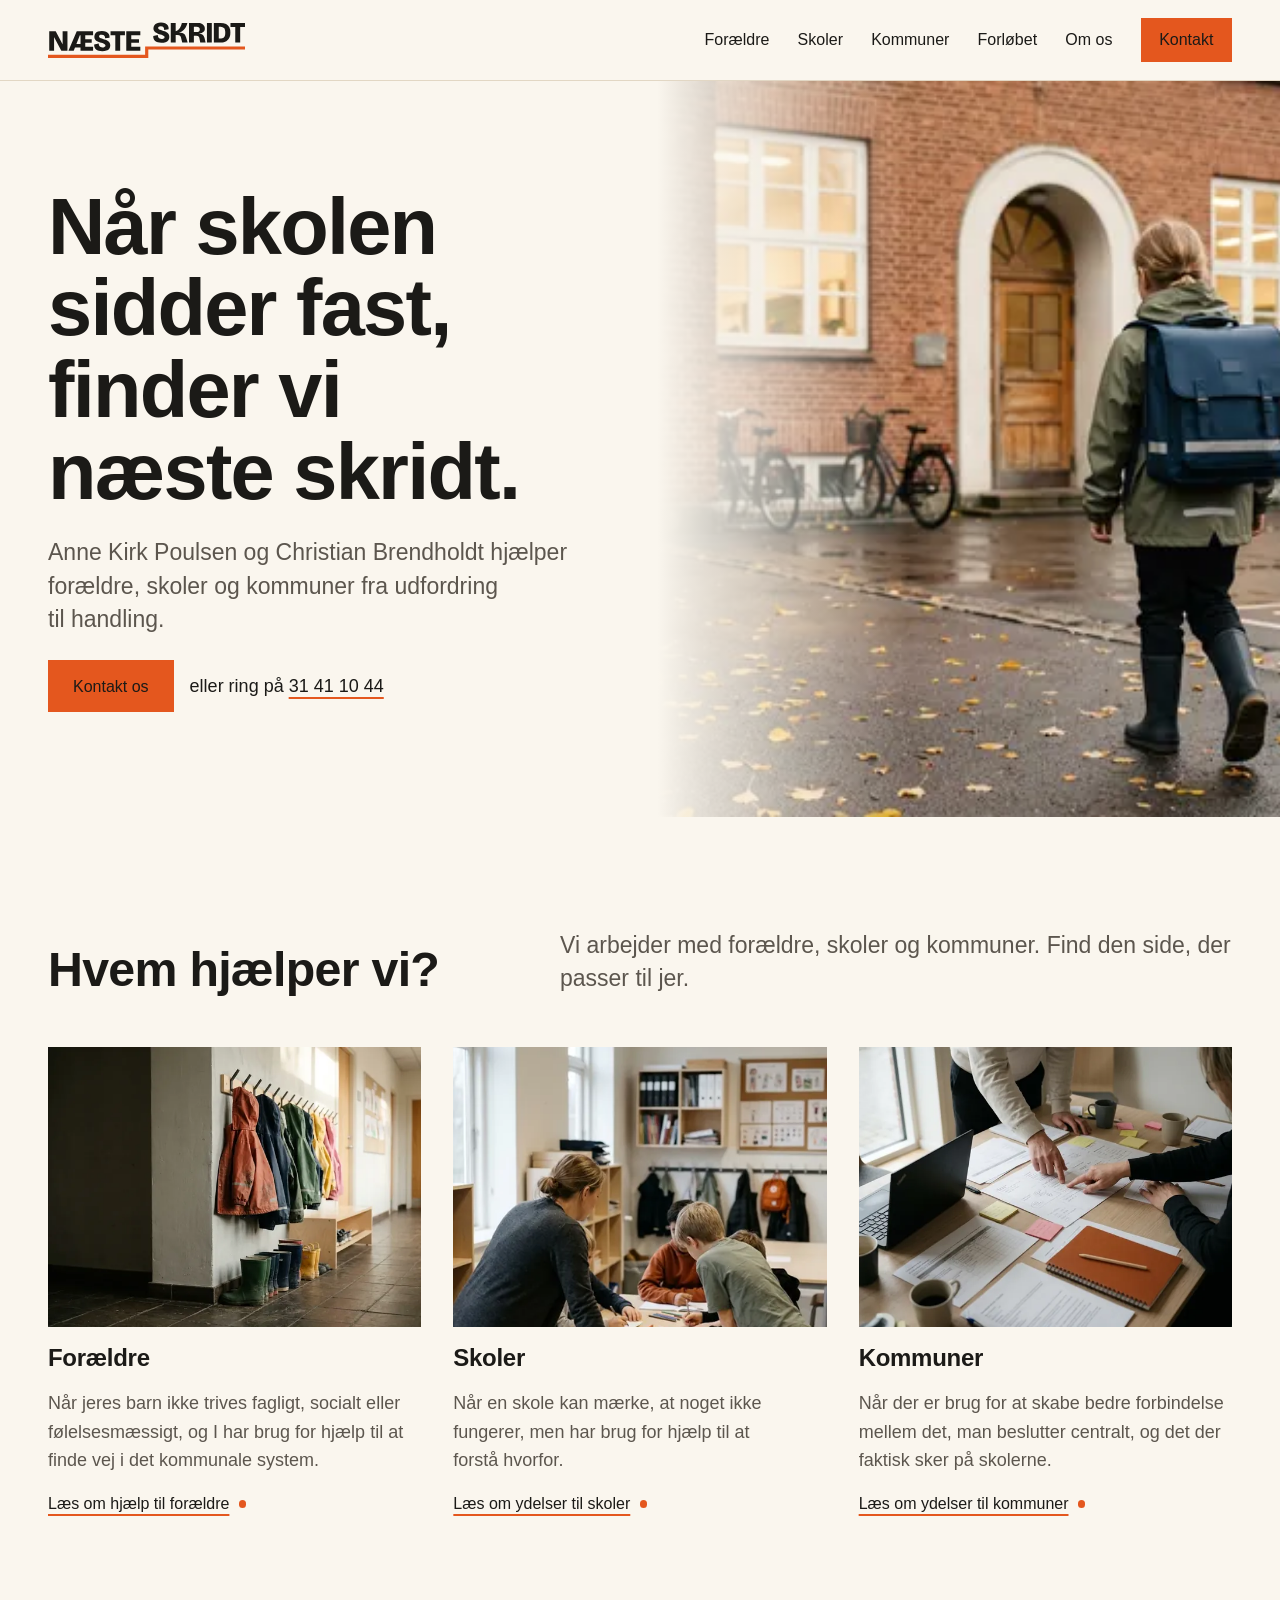
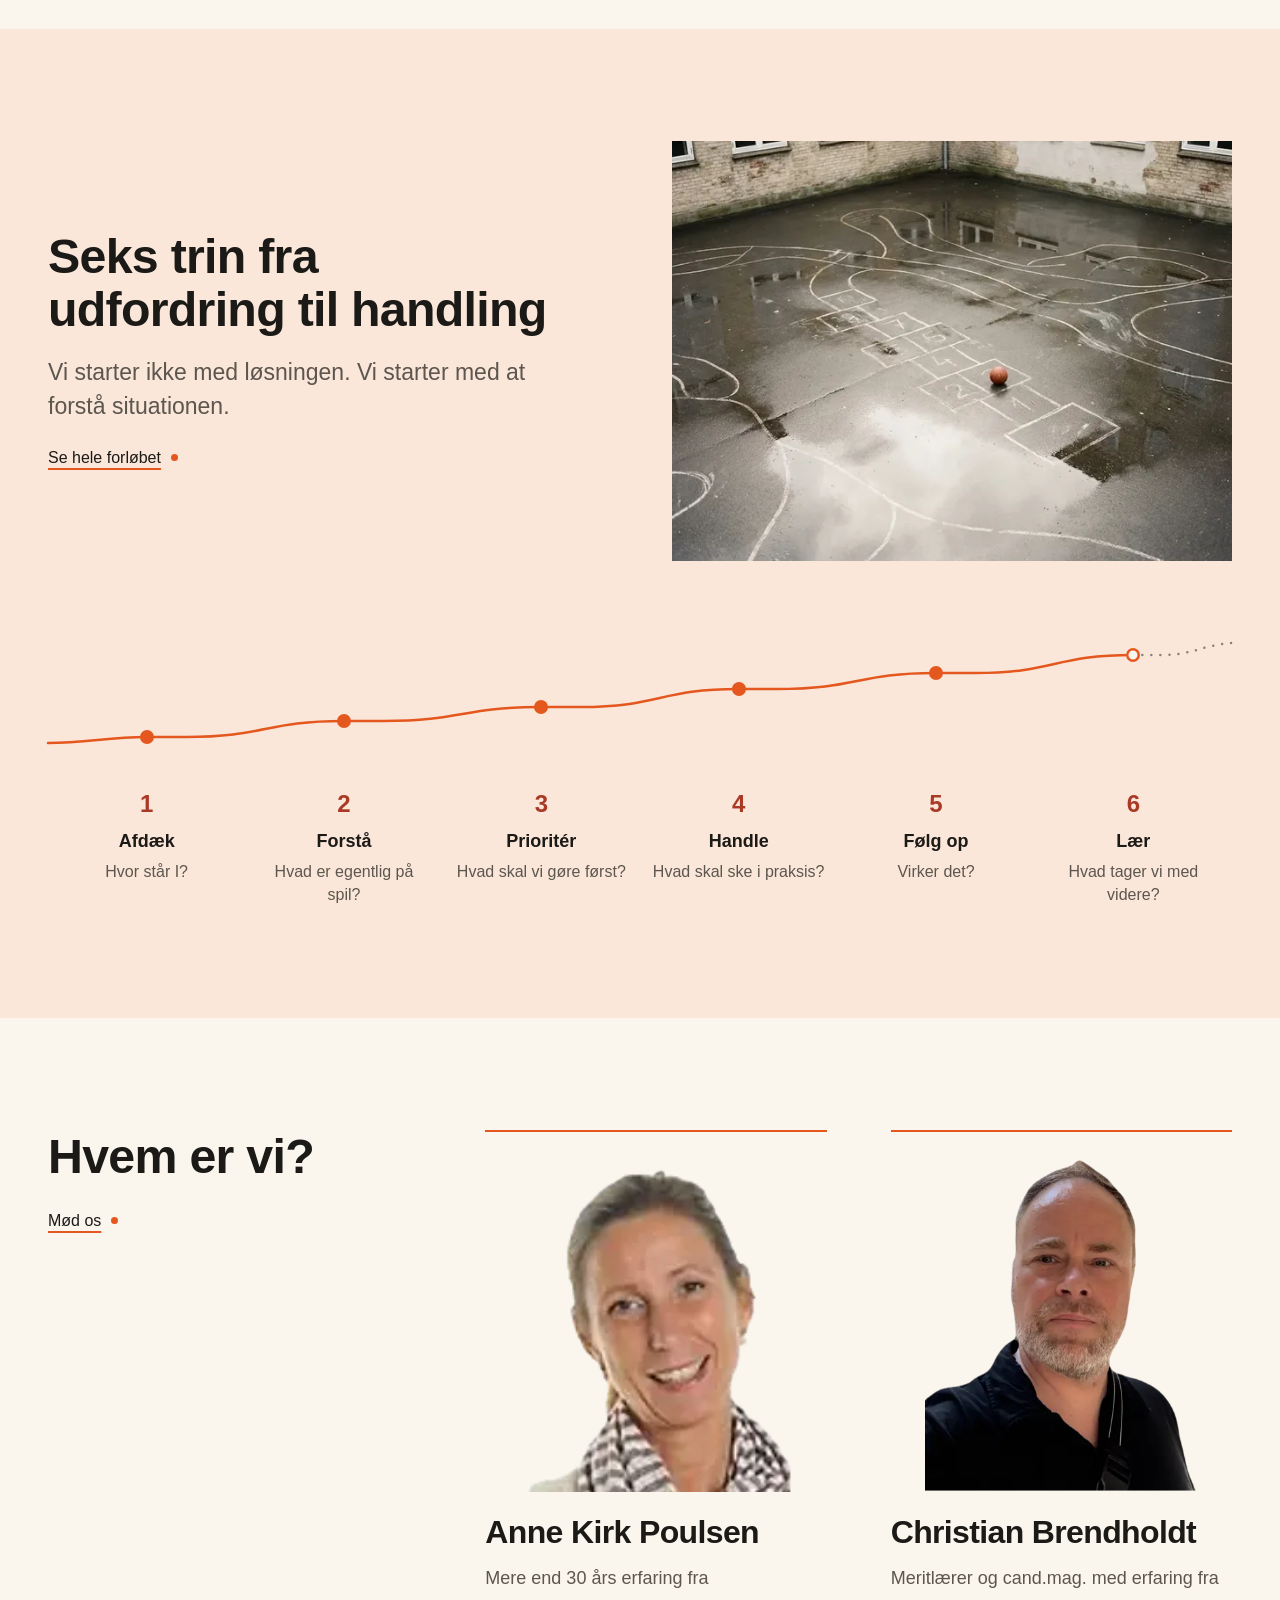
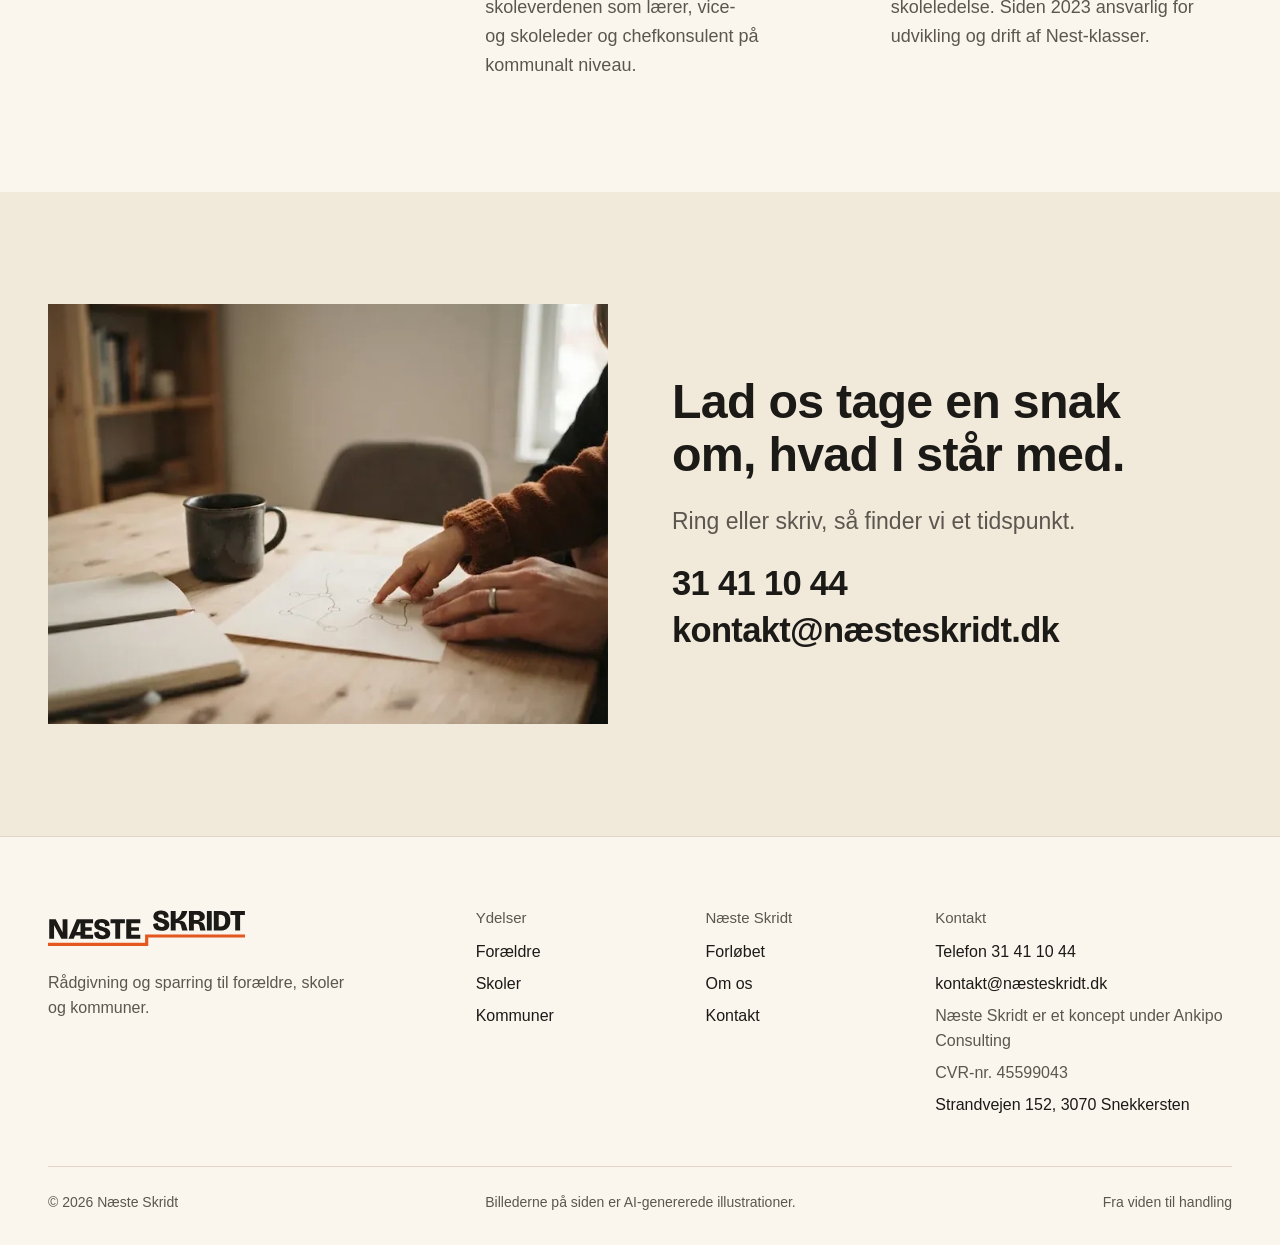
==== index.html @ 7ab8e754 "Initial commit via Netlify [skip ci]" ====
<!doctype html>
<html lang="da">
<head>
<meta charset="utf-8">
<meta name="viewport" content="width=device-width, initial-scale=1, viewport-fit=cover">
<title>Næste Skridt – rådgivning til forældre, skoler og kommuner</title>
<meta name="description" content="Anne Kirk Poulsen og Christian Brendholdt hjælper forældre, skoler og kommuner fra udfordring til handling. Ring på 31 41 10 44.">
<link rel="canonical" href="https://xn--nsteskridt-d6a.dk/">
<meta property="og:type" content="website">
<meta property="og:locale" content="da_DK">
<meta property="og:site_name" content="Næste Skridt">
<meta property="og:title" content="Næste Skridt – rådgivning til forældre, skoler og kommuner">
<meta property="og:description" content="Anne Kirk Poulsen og Christian Brendholdt hjælper forældre, skoler og kommuner fra udfordring til handling. Ring på 31 41 10 44.">
<meta property="og:url" content="https://xn--nsteskridt-d6a.dk/">
<meta property="og:image" content="https://xn--nsteskridt-d6a.dk/assets/img/og-image.jpg">
<meta property="og:image:width" content="1200">
<meta property="og:image:height" content="630">
<meta property="og:image:alt" content="Næste Skridts logo og teksten Rådgivning til forældre, skoler og kommuner">
<meta name="twitter:card" content="summary_large_image">
<meta name="theme-color" content="#FAF6EE">
<link rel="icon" href="favicon.ico" sizes="any">
<link rel="icon" href="favicon.svg" type="image/svg+xml">
<link rel="apple-touch-icon" href="apple-touch-icon.png">
<link rel="stylesheet" href="assets/css/style.css">
<script>document.documentElement.classList.add('js')</script>
<script type="application/ld+json">
{
  "@context": "https://schema.org",
  "@type": "Organization",
  "name": "Næste Skridt",
  "url": "https://xn--nsteskridt-d6a.dk/",
  "email": "kontakt@xn--nsteskridt-d6a.dk",
  "telephone": "+45 31 41 10 44",
  "parentOrganization": { "@type": "Organization", "name": "Ankipo Consulting" }
}
</script>
</head>
<body>
<a class="skip" href="#indhold">Spring til indhold</a>
<header class="site-header">
  <div class="wrap site-header__inner">
    <a class="logo" href="index.html" aria-label="Næste Skridt – til forsiden"><svg class="logo__mark" viewBox="0 0 2228 407" aria-hidden="true" focusable="false"><path fill="currentColor" d="M14 326L14 105L87.2 105L164.5 252.9L165.3 252.9L165.3 105L220 105L220 326L150.8 326L69.5 173.5L68.8 173.5L68.8 326ZM231 326L325 105L404 105L367.9 148.4L360.2 148.4L290.8 326ZM273.6 287.1L273.6 250L381.5 250L381.5 287.1ZM367.6 326L367.6 105L421.2 105L421.2 326ZM406.8 326L406.8 281.2L510 281.2L510 326ZM406.8 234.7L406.8 194.4L494.4 194.4L494.4 234.7ZM406.8 149.8L406.8 105L509.7 105L509.7 149.8ZM614 330.6Q590.3 330.6 572.6 325.2Q554.9 319.8 543.3 309.7Q531.6 299.6 526.3 285.2Q521 270.9 522.1 253.3L573.5 242.8Q573.9 257.9 579.4 267.7Q584.8 277.4 594.5 282.3Q604.2 287.1 616.5 287.1Q626.2 287.1 633.6 284.6Q641.1 282.2 645.4 277.7Q649.7 273.2 649.7 267.2Q649.7 258.7 643.6 253.1Q637.5 247.6 626.9 243.6Q616.3 239.6 603.1 235.7Q589 231.6 575 226.6Q561.1 221.6 549.6 214.2Q538.1 206.8 531 195.2Q524 183.7 524 166.7Q524 145.7 534.8 130.8Q545.6 116 564.9 108.2Q584.2 100.4 609.2 100.4Q635.7 100.4 656.1 109.3Q676.5 118.2 687.4 135.2Q698.2 152.3 695.8 176.9L645.1 184.8Q645.5 174.9 643.4 167.2Q641.2 159.5 636.5 154.1Q631.8 148.7 624.7 145.8Q617.5 142.9 607.6 142.9Q597.6 142.9 591 145.5Q584.4 148.1 580.9 152.7Q577.5 157.2 577.5 163.2Q577.5 170.3 582.9 175.2Q588.3 180 598.2 183.7Q608.2 187.3 621.6 191.1Q636 195.3 650.4 200.4Q664.8 205.5 677 213.5Q689.2 221.5 696.6 233.8Q704 246.1 704 264.9Q704 286.5 692.6 301.1Q681.3 315.8 661.1 323.2Q640.9 330.6 614 330.6ZM707 150.8L707 105L870 105L870 150.8ZM760.9 326L760.9 105L816.1 105L816.1 326ZM885 326L885 105L941.5 105L941.5 326ZM927 326L927 281.1L1044 281.1L1044 326ZM927 234.7L927 194.4L1028.6 194.4L1028.6 234.7ZM927 149.9L927 105L1044 105L1044 149.9ZM1282 235.6Q1258.3 235.6 1240.6 230.2Q1222.9 224.8 1211.3 214.7Q1199.6 204.6 1194.3 190.2Q1189 175.9 1190.1 158.3L1241.5 147.8Q1241.9 162.9 1247.4 172.7Q1252.8 182.4 1262.5 187.3Q1272.2 192.1 1284.5 192.1Q1294.2 192.1 1301.6 189.6Q1309.1 187.2 1313.4 182.7Q1317.7 178.2 1317.7 172.2Q1317.7 163.7 1311.6 158.1Q1305.5 152.6 1294.9 148.6Q1284.3 144.6 1271.1 140.7Q1257 136.6 1243 131.6Q1229.1 126.6 1217.6 119.2Q1206.1 111.8 1199 100.2Q1192 88.7 1192 71.7Q1192 50.7 1202.8 35.8Q1213.6 21 1232.9 13.2Q1252.2 5.4 1277.2 5.4Q1303.7 5.4 1324.1 14.3Q1344.5 23.2 1355.4 40.2Q1366.2 57.3 1363.8 81.9L1313.1 89.8Q1313.5 79.9 1311.4 72.2Q1309.2 64.5 1304.5 59.1Q1299.8 53.7 1292.7 50.8Q1285.5 47.9 1275.6 47.9Q1265.6 47.9 1259 50.5Q1252.4 53.1 1248.9 57.7Q1245.5 62.2 1245.5 68.2Q1245.5 75.3 1250.9 80.2Q1256.3 85 1266.2 88.7Q1276.2 92.3 1289.6 96.1Q1304 100.3 1318.4 105.4Q1332.8 110.5 1345 118.5Q1357.2 126.5 1364.6 138.8Q1372 151.1 1372 169.9Q1372 191.5 1360.6 206.1Q1349.3 220.8 1329.1 228.2Q1308.9 235.6 1282 235.6ZM1388 231L1388 10L1443.6 10L1443.6 105Q1459.1 99.3 1470.8 89.5Q1482.6 79.6 1490.9 67Q1499.3 54.3 1504.8 39.7Q1510.3 25.1 1513.2 10L1575.6 10Q1571.8 29.1 1564.4 46Q1557 62.9 1545.7 77Q1534.4 91.1 1519.4 102Q1504.3 112.9 1485.2 120L1485.2 122.6Q1505.2 121.2 1518.5 125.1Q1531.9 129.1 1540.3 136.8Q1548.8 144.5 1553.7 154.7Q1558.7 164.8 1561.9 175.6L1579 231L1517.6 231L1505.5 182.6Q1502.6 169.9 1497.2 162.1Q1491.9 154.3 1483.3 150.8Q1474.8 147.4 1461.5 147.4L1443.6 147.4L1443.6 231ZM1594 231L1594 10L1685.1 10Q1699.8 10 1713.1 12.5Q1726.4 15 1737.4 20.1Q1748.3 25.1 1756.4 32.8Q1764.5 40.5 1768.8 51.1Q1773.2 61.6 1773.2 75Q1773.2 85.5 1769.7 94.7Q1766.2 104 1758.6 111.4Q1751.1 118.8 1739.2 123.6Q1727.3 128.5 1710.9 130.5L1710.9 133.3Q1732.5 134.2 1744.3 141.5Q1756 148.8 1761.8 160Q1767.6 171.3 1770.6 184.5L1782 231L1721.1 231L1713.1 188Q1711.1 176.6 1707.1 169.3Q1703 162.1 1695.4 158.5Q1687.8 155 1675.1 155L1649.4 155L1649.4 231ZM1649.4 113.9L1678.9 113.9Q1697.1 113.9 1706.7 106.7Q1716.2 99.5 1716.2 84.6Q1716.2 68.6 1707.4 61Q1698.5 53.3 1680.5 53.3L1649.4 53.3ZM1797 231L1797 10L1852 10L1852 231ZM1875 231L1875 10L1930.8 10L1930.8 231ZM1900.4 231L1900.4 186.2L1957.2 186.2Q1969.8 186.2 1980.5 180.8Q1991.2 175.5 1997.8 161.5Q2004.3 147.5 2004.3 121.1Q2004.3 102 2000.7 89.2Q1997.1 76.4 1990.4 68.9Q1983.6 61.4 1973.9 58.1Q1964.3 54.8 1951.8 54.8L1900.4 54.8L1900.4 10L1949.4 10Q1988.4 10 2013.3 23Q2038.2 36.1 2050.1 60.4Q2062 84.7 2062 118.7Q2062 145.1 2056 164.3Q2050 183.5 2039.5 196.4Q2028.9 209.4 2015.7 217Q2002.6 224.5 1987.9 227.8Q1973.2 231 1959 231ZM2063 55.8L2063 10L2227 10L2227 55.8ZM2117.2 231L2117.2 10L2172.8 10L2172.8 231Z"/><path class="logo__step" d="M0 371H1098V276H2228V312H1134V407H0Z"/></svg></a>
    <button class="menu-btn" type="button" aria-expanded="false" aria-controls="hovedmenu"><span class="menu-btn__bars" aria-hidden="true"></span><span class="menu-btn__label">Menu</span></button>
    <nav class="nav" id="hovedmenu" aria-label="Hovedmenu">
      <ul>
        <li><a href="foraeldre.html">Forældre</a></li><li><a href="skoler.html">Skoler</a></li><li><a href="kommuner.html">Kommuner</a></li><li><a href="forloebet.html">Forløbet</a></li><li><a href="om-os.html">Om os</a></li>
        <li><a class="btn btn--accent" href="kontakt.html">Kontakt</a></li>
      </ul>
      <p class="nav__contact"><a href="tel:+4531411044">31 41 10 44</a><a href="mailto:kontakt@xn--nsteskridt-d6a.dk">kontakt@næsteskridt.dk</a></p>
    </nav>
  </div>
</header>
<main id="indhold">
<section class="hero" aria-labelledby="h-hero">
  <img class="hero__img" src="assets/img/foto/skolevej-1376.webp" srcset="assets/img/foto/skolevej-640.webp 640w, assets/img/foto/skolevej-1024.webp 1024w, assets/img/foto/skolevej-1376.webp 1376w" sizes="(max-width: 56rem) 100vw, 50vw" width="1376" height="768" alt="" fetchpriority="high">
  <div class="wrap hero__content"><div class="hero__text">
    <h1 id="h-hero">Når skolen sidder fast, finder vi næste skridt.</h1>
    <p class="lead">Anne Kirk Poulsen og Christian Brendholdt hjælper forældre, skoler og kommuner fra udfordring til handling.</p>
    <div class="actions"><a class="btn btn--accent" href="kontakt.html">Kontakt os</a><p class="tel-line">eller ring på <a href="tel:+4531411044">31 41 10 44</a></p></div>
  </div></div>
</section>
<section class="section" aria-labelledby="h-hvem">
  <div class="wrap">
    <div class="intro"><h2 id="h-hvem">Hvem hjælper vi?</h2><p class="lead muted">Vi arbejder med forældre, skoler og kommuner. Find den side, der passer til jer.</p></div>
    <ul class="cards">
      <li class="card"><img src="assets/img/foto/knager-gang-1024.webp" srcset="assets/img/foto/knager-gang-640.webp 640w, assets/img/foto/knager-gang-1024.webp 1024w" sizes="(max-width: 56rem) 100vw, 24rem" width="1024" height="765" alt="" loading="lazy" decoding="async"><h3>Forældre</h3><p>Når jeres barn ikke trives fagligt, socialt eller følelsesmæssigt, og I har brug for hjælp til at finde vej i det kommunale system.</p><a class="link" href="foraeldre.html">Læs om hjælp til forældre</a></li>
      <li class="card"><img class="obj-top" src="assets/img/foto/gruppearbejde-825.webp" srcset="assets/img/foto/gruppearbejde-480.webp 480w, assets/img/foto/gruppearbejde-825.webp 825w" sizes="(max-width: 56rem) 100vw, 24rem" width="825" height="1024" alt="" loading="lazy" decoding="async"><h3>Skoler</h3><p>Når en skole kan mærke, at noget ikke fungerer, men har brug for hjælp til at forstå hvorfor.</p><a class="link" href="skoler.html">Læs om ydelser til skoler</a></li>
      <li class="card"><img src="assets/img/foto/planlaegning-1024.webp" srcset="assets/img/foto/planlaegning-640.webp 640w, assets/img/foto/planlaegning-1024.webp 1024w" sizes="(max-width: 56rem) 100vw, 24rem" width="1024" height="765" alt="" loading="lazy" decoding="async"><h3>Kommuner</h3><p>Når der er brug for at skabe bedre forbindelse mellem det, man beslutter centralt, og det der faktisk sker på skolerne.</p><a class="link" href="kommuner.html">Læs om ydelser til kommuner</a></li>
    </ul>
  </div>
</section>
<section class="section section--warm" aria-labelledby="h-trin">
  <div class="wrap">
    <div class="media-text">
      <div class="prose"><h2 id="h-trin">Seks trin fra udfordring til handling</h2><p class="lead muted">Vi starter ikke med løsningen. Vi starter med at forstå situationen.</p><p><a class="link" href="forloebet.html">Se hele forløbet</a></p></div>
      <img src="assets/img/foto/hinkeruder-1024.webp" srcset="assets/img/foto/hinkeruder-640.webp 640w, assets/img/foto/hinkeruder-1024.webp 1024w" sizes="(max-width: 56rem) 100vw, 36rem" width="1024" height="765" alt="" loading="lazy" decoding="async">
    </div>
    <div class="track" aria-hidden="true">
  <svg viewBox="0 0 1200 140" preserveAspectRatio="none" focusable="false">
    <path class="track__path" d="M0 118 C 40 118 60 112 100 112 H 140 C 220 112 220 96 300 96 H 340 C 420 96 420 82 500 82 H 540 C 620 82 620 64 700 64 H 740 C 820 64 820 48 900 48 H 940 C 1020 48 1020 30 1100 30"/>
    <path class="track__next" d="M1100 30 H 1130 C 1160 30 1170 20 1200 18"/>
  </svg>
  <span class="track__dot"></span><span class="track__dot"></span><span class="track__dot"></span><span class="track__dot"></span><span class="track__dot"></span><span class="track__dot track__dot--open"></span>
</div>
<ol class="steps"><li><a href="forloebet.html#afdaek"><span class="steps__num">1</span><span class="steps__name">Afdæk</span><span class="steps__q">Hvor står I?</span></a></li><li><a href="forloebet.html#forstaa"><span class="steps__num">2</span><span class="steps__name">Forstå</span><span class="steps__q">Hvad er egentlig på spil?</span></a></li><li><a href="forloebet.html#prioriter"><span class="steps__num">3</span><span class="steps__name">Prioritér</span><span class="steps__q">Hvad skal vi gøre først?</span></a></li><li><a href="forloebet.html#handle"><span class="steps__num">4</span><span class="steps__name">Handle</span><span class="steps__q">Hvad skal ske i praksis?</span></a></li><li><a href="forloebet.html#foelg-op"><span class="steps__num">5</span><span class="steps__name">Følg op</span><span class="steps__q">Virker det?</span></a></li><li><a href="forloebet.html#laer"><span class="steps__num">6</span><span class="steps__name">Lær</span><span class="steps__q">Hvad tager vi med videre?</span></a></li></ol>

  </div>
</section>
<section class="section" aria-labelledby="h-os">
  <div class="wrap split-head">
    <div class="stack"><h2 id="h-os">Hvem er vi?</h2><a class="link" href="om-os.html#moed-os">Mød os</a></div>
    <ul class="people">
      <li class="person"><img class="person__photo" src="assets/img/foto/anne-kirk-poulsen-156.webp" width="156" height="195" alt="Portræt af Anne Kirk Poulsen" loading="lazy" decoding="async"><h3 class="person__name">Anne Kirk Poulsen</h3><p class="person__fact">Mere end 30 års erfaring fra skoleverdenen som lærer, vice- og skoleleder og chefkonsulent på kommunalt niveau.</p></li>
      <li class="person"><img class="person__photo" src="assets/img/foto/christian-brendholdt-544.webp" srcset="assets/img/foto/christian-brendholdt-400.webp 400w, assets/img/foto/christian-brendholdt-544.webp 544w" sizes="17rem" width="544" height="680" alt="Portræt af Christian Brendholdt" loading="lazy" decoding="async"><h3 class="person__name">Christian Brendholdt</h3><p class="person__fact">Meritlærer og cand.mag. med erfaring fra skoleledelse. Siden 2023 ansvarlig for udvikling og drift af Nest-klasser.</p></li>
    </ul>
  </div>
</section>
<section class="section section--alt" aria-labelledby="h-kontakt">
  <div class="wrap media-text">
    <img src="assets/img/foto/tegning-704.webp" srcset="assets/img/foto/tegning-480.webp 480w, assets/img/foto/tegning-704.webp 704w" sizes="(max-width: 56rem) 100vw, 36rem" width="704" height="572" alt="" loading="lazy" decoding="async">
    <div class="stack"><h2 id="h-kontakt">Lad os tage en snak om, hvad I står med.</h2><p class="lead muted">Ring eller skriv, så finder vi et tidspunkt.</p><p class="contact-lines"><a href="tel:+4531411044">31 41 10 44</a><a href="mailto:kontakt@xn--nsteskridt-d6a.dk">kontakt@næsteskridt.dk</a></p></div>
  </div>
</section>
</main>
<footer class="site-footer">
  <div class="wrap">
    <div class="footer__grid">
      <div class="footer__brand">
        <a class="logo" href="index.html"><img src="assets/img/logo.svg" width="197" height="36" alt="Næste Skridt – til forsiden"></a>
        <p>Rådgivning og sparring til forældre, skoler og kommuner.</p>
      </div>
      <nav aria-labelledby="f-ydelser"><h2 id="f-ydelser">Ydelser</h2><ul><li><a href="foraeldre.html">Forældre</a></li><li><a href="skoler.html">Skoler</a></li><li><a href="kommuner.html">Kommuner</a></li></ul></nav>
      <nav aria-labelledby="f-om"><h2 id="f-om">Næste Skridt</h2><ul><li><a href="forloebet.html">Forløbet</a></li><li><a href="om-os.html">Om os</a></li><li><a href="kontakt.html">Kontakt</a></li></ul></nav>
      <div>
        <h2 id="f-kontakt">Kontakt</h2>
        <address class="footer__contact" aria-labelledby="f-kontakt">
          <a href="tel:+4531411044">Telefon 31 41 10 44</a>
          <a href="mailto:kontakt@xn--nsteskridt-d6a.dk">kontakt@næsteskridt.dk</a>
          <span class="small">Næste Skridt er et koncept under Ankipo Consulting</span>
          <span class="small">CVR-nr. 45599043</span>
          <span>Strandvejen 152, 3070 Snekkersten</span>
        </address>
      </div>
    </div>
    <div class="footer__base">
      <p>© 2026 Næste Skridt</p>
      <p>Billederne på siden er AI-genererede illustrationer.</p>
      <p>Fra viden til handling</p>
    </div>
  </div>
</footer>
<script src="assets/js/site.js" defer></script>
</body>
</html>
---- assets/css/style.css ----
/* =========================================================
   NÆSTE SKRIDT · designsystem v3
   Helt lyst udtryk: creme, fersken og orange.
   Blæk bruges kun til tekst. Skrift: enhedens systemskrift. SF Pro på Apple-enheder.
   SF Pro må ikke selvhostes ifølge Apples licens.
   ========================================================= */
:root {
  --cream: #FAF6EE;            /* sidebaggrund */
  --cream-2: #F1E9DA;          /* skiftende sektioner, bokse */
  --line: #E2D7C4;             /* hårlinjer på creme */
  --warm: #FBE7DA;             /* lys fersken: de seks trin */
  --line-strong: #CDBFA8;      /* tydeligere hårlinje */
  --ink: #1B1A17;              /* kun tekst */
  --muted: #5C564E;            /* sekundær tekst: 6,7:1 på creme, 6,0:1 på creme-2 */
  --accent: #E4571E;           /* orange: linjen, punkter, primærknap, CTA-bånd */
  --accent-hover: #F06A33;     /* hover på orange knap */
  --accent-text: #A93A26;      /* rust: lille accentfarvet tekst på creme (5,9:1) */
  --accent-text-deep: #8A2E1D; /* hover på rust */

  --font: -apple-system, BlinkMacSystemFont, "Segoe UI", Roboto, "Helvetica Neue", Arial, sans-serif;
  --t-display: clamp(2.75rem, 1.6rem + 4.2vw, 5.25rem);
  --t-h1: clamp(2.5rem, 1.7rem + 3vw, 4.25rem);
  --t-h2: clamp(2rem, 1.5rem + 1.9vw, 3.25rem);
  --t-h3: clamp(1.25rem, 1.1rem + .55vw, 1.5rem);
  --t-lead: clamp(1.1875rem, 1.05rem + .55vw, 1.4375rem);
  --t-body: 1.125rem;
  --t-small: 1rem;

  --wrap: 80rem;
  --gutter: clamp(1.25rem, 4vw, 3rem);
  --section: clamp(4.5rem, 3rem + 5vw, 8rem);
  --header-h: 5rem;
  --ease: cubic-bezier(.2, .7, .2, 1);
  color-scheme: light;
  accent-color: var(--accent);
}

/* ---------- Grundlag ---------- */
*, *::before, *::after { box-sizing: border-box; }
html { -webkit-text-size-adjust: 100%; }
@media (prefers-reduced-motion: no-preference) { html { scroll-behavior: smooth; } }
body { margin: 0; background: var(--cream); color: var(--ink); font: 400 var(--t-body)/1.6 var(--font); -webkit-font-smoothing: antialiased; text-rendering: optimizeLegibility; }
h1, h2, h3, h4, p, ul, ol, dl, dd, figure, address { margin: 0; }
ul, ol { padding: 0; }
address { font-style: normal; }
h1, h2, h3 { font-weight: 600; text-wrap: balance; }
h1 { font-size: var(--t-h1); line-height: 1.06; letter-spacing: -.02em; }
h2 { font-size: var(--t-h2); line-height: 1.1; letter-spacing: -.015em; }
h3 { font-size: var(--t-h3); line-height: 1.25; letter-spacing: -.012em; }
p { text-wrap: pretty; }
strong { font-weight: 600; }
img { display: block; max-width: 100%; height: auto; }
a { color: inherit; }
::selection { background: #F7C9AE; color: var(--ink); }
:focus-visible { outline: 2px solid var(--accent-text); outline-offset: 3px; }
.band :focus-visible { outline-color: var(--ink); }
.sr-only { position: absolute; width: 1px; height: 1px; padding: 0; margin: -1px; overflow: hidden; clip: rect(0 0 0 0); white-space: nowrap; border: 0; }
.skip { position: absolute; left: var(--gutter); top: -6rem; z-index: 100; padding: .75rem 1rem; background: var(--accent); color: var(--ink); font-weight: 500; text-decoration: none; }
.skip:focus { top: .75rem; }

.wrap { max-width: var(--wrap); margin-inline: auto; padding-inline: var(--gutter); }
.section { padding-block: var(--section); }
.section--alt { background: var(--cream-2); }
.section--warm { background: var(--warm); }
.section--flush-top { padding-top: 0; }
section[id], li[id] { scroll-margin-top: calc(var(--header-h) + 1.5rem); }
.lead { font-size: var(--t-lead); line-height: 1.45; }
.muted { color: var(--muted); }
.fineprint { font-size: .9375rem; color: var(--muted); }
.prose { display: flex; flex-direction: column; gap: 1.25rem; max-width: 40rem; }
.prose h3 { margin-top: .75rem; }
.stack { display: flex; flex-direction: column; align-items: flex-start; gap: 1.5rem; }
.obj-top { object-position: 50% 35%; } /* portrætformatet billede 9 i et 4:3-kort */

/* ---------- Links og knapper ---------- */
.link { display: inline-flex; align-items: center; gap: .6rem; font-size: var(--t-small); font-weight: 500; text-decoration: underline; text-decoration-color: var(--accent); text-decoration-thickness: 2px; text-underline-offset: .3em; }
.link::after { content: ""; flex: none; width: .45rem; height: .45rem; border-radius: 50%; background: var(--accent); transition: transform .2s var(--ease); }
.link:hover::after { transform: scale(1.4); }
.prose a:not(.link), .tel-line a { text-decoration-color: var(--accent); text-decoration-thickness: 2px; text-underline-offset: .25em; }
.btn { display: inline-flex; align-items: center; justify-content: center; min-height: 3.25rem; padding: .85rem 1.5rem; border: 1px solid var(--accent); background: var(--accent); color: var(--ink); font: 500 var(--t-small)/1.2 var(--font); text-decoration: none; cursor: pointer; transition: background-color .2s ease, color .2s ease, border-color .2s ease; }
.btn:hover { background: var(--accent-hover); border-color: var(--accent-hover); }
.btn--accent { background: var(--accent); border-color: var(--accent); color: var(--ink); }
.btn--accent:hover { background: var(--accent-hover); border-color: var(--accent-hover); }
.btn--ghost { background: transparent; border-color: var(--ink); color: var(--ink); }
.btn--ghost:hover { background: var(--cream-2); border-color: var(--ink); }
.band .btn { background: var(--cream); border-color: var(--cream); }
.band .btn:hover { background: #FFFDF8; border-color: #FFFDF8; }
.band .btn--ghost { background: transparent; border-color: var(--ink); }
.band .btn--ghost:hover { background: var(--cream); border-color: var(--ink); }
.actions { display: flex; flex-wrap: wrap; align-items: center; gap: .75rem 1rem; }

/* ---------- Sidehoved ---------- */
.site-header { position: sticky; top: 0; z-index: 50; background: var(--cream); color: var(--ink); border-bottom: 1px solid var(--line); transition: background-color .25s ease, color .25s ease, border-color .25s ease; }
.site-header__inner { display: flex; align-items: center; justify-content: space-between; gap: 2rem; min-height: var(--header-h); }
.logo { display: inline-flex; color: inherit; }
.logo svg, .logo img { display: block; height: 2.25rem; width: auto; }
.logo__step { fill: var(--accent); }
.nav ul { list-style: none; display: flex; align-items: center; gap: clamp(1.25rem, 2.2vw, 2.25rem); }
.nav a:not(.btn) { display: inline-flex; align-items: center; min-height: 2.75rem; font-size: var(--t-small); font-weight: 500; text-decoration: none; }
.nav a:not(.btn):hover, .nav a:not(.btn)[aria-current="page"] { text-decoration: underline; text-decoration-color: var(--accent); text-decoration-thickness: 2px; text-underline-offset: .45em; }
.nav .btn { min-height: 2.75rem; padding: .6rem 1.1rem; }
.menu-btn { display: none; align-items: center; gap: .6rem; min-height: 2.75rem; padding: 0 1rem; border: 1px solid currentColor; background: none; color: inherit; font: 500 var(--t-small)/1 var(--font); cursor: pointer; }
.menu-btn__bars { position: relative; width: 18px; height: 2px; background: currentColor; }
.menu-btn__bars::before, .menu-btn__bars::after { content: ""; position: absolute; left: 0; width: 100%; height: 2px; background: currentColor; transition: transform .2s var(--ease); }
.menu-btn__bars::before { transform: translateY(-5px); }
.menu-btn__bars::after { transform: translateY(5px); }
.menu-btn[aria-expanded="true"] .menu-btn__bars { background: transparent; }
.menu-btn[aria-expanded="true"] .menu-btn__bars::before { transform: rotate(45deg); }
.menu-btn[aria-expanded="true"] .menu-btn__bars::after { transform: rotate(-45deg); }

@media (max-width: 64rem) {
  .js .menu-btn { display: inline-flex; }
  .js .nav { display: none; }
  .js .menu-open .nav { display: flex; position: fixed; inset: var(--header-h) 0 0 0; z-index: 49; flex-direction: column; justify-content: space-between; gap: 2rem; padding: 2rem var(--gutter) 2.5rem; background: var(--cream); color: var(--ink); overflow-y: auto; }
  .js .menu-open .nav ul { flex-direction: column; align-items: flex-start; gap: .25rem; }
  .js .menu-open .nav a:not(.btn) { font-size: 1.75rem; font-weight: 600; letter-spacing: -.02em; min-height: 3.25rem; }
  .js .menu-open .nav .btn { margin-top: 1.25rem; min-height: 3.25rem; padding: .85rem 1.5rem; }
  .nav__contact { display: flex; flex-direction: column; gap: .35rem; font-size: 1.125rem; }
  .menu-open { overflow: hidden; }
}
@media (max-width: 24rem) { .site-header__inner { gap: .75rem; } .logo svg { height: 1.85rem; } .menu-btn { padding: 0 .7rem; } }
@media (min-width: 64.0625rem) { .nav__contact { display: none; } }
/* Uden JavaScript: menuen brydes under logoet i stedet for at løbe ud over kanten */
@media (max-width: 64rem) {
  html:not(.js) .site-header__inner { flex-wrap: wrap; gap: .5rem 2rem; padding-block: .75rem; }
  html:not(.js) .nav ul { flex-wrap: wrap; gap: 0 1.25rem; }
  html:not(.js) .nav__contact { display: none; }
}

/* ---------- Forsidens hero: lys flade, foto til højre ---------- */
.hero { position: relative; display: flex; align-items: center; min-height: min(calc(92svh - var(--header-h)), 46rem); overflow: hidden; background: var(--cream); color: var(--ink); }
.hero__img { position: absolute; inset: 0 0 0 auto; width: 50%; height: 100%; object-fit: cover; object-position: 72% 50%; }
.hero::after { content: ""; position: absolute; inset: 0 0 0 auto; width: calc(50% + 2px); background: linear-gradient(90deg, var(--cream) 0%, var(--cream) 3%, rgb(250 246 238 / .7) 18%, rgb(250 246 238 / 0) 42%); }
.hero__content { position: relative; z-index: 1; width: 100%; padding-block: clamp(3.5rem, 7vw, 6rem); }
.hero__text { max-width: 35rem; display: flex; flex-direction: column; align-items: flex-start; gap: 1.5rem; }
.hero h1 { font-size: var(--t-display); line-height: 1.03; letter-spacing: -.022em; }
.hero .lead { max-width: 33rem; color: var(--muted); }
.hero .tel-line a { font-weight: 500; }
@media (max-width: 75rem) { .hero__text { max-width: 26rem; } .hero h1 { font-size: var(--t-h1); } }
@media (max-width: 56rem) {
  .hero { display: block; min-height: 0; }
  .hero__img { position: static; width: 100%; height: auto; aspect-ratio: 4 / 3; object-position: 78% 50%; }
  .hero::after { display: none; }
  .hero__content { padding-block: 2.5rem 3.5rem; }
  .hero__text { max-width: none; }
}

/* ---------- Undersidernes hero (tekst + foto) ---------- */
.page-hero { padding-block: clamp(3rem, 2rem + 4vw, 6rem) clamp(3.5rem, 2rem + 5vw, 7rem); }
.page-hero__inner { display: grid; grid-template-columns: minmax(0, 6fr) minmax(0, 6fr); gap: clamp(2rem, 5vw, 5rem); align-items: center; }
.page-hero__text { display: flex; flex-direction: column; align-items: flex-start; gap: 1.5rem; }
.page-hero__text .lead { color: var(--muted); }
.page-hero__img { width: 100%; aspect-ratio: 4 / 3; object-fit: cover; }
@media (max-width: 56rem) {
  .page-hero__inner { grid-template-columns: minmax(0, 1fr); }
  .page-hero__img { order: -1; }
  .page-hero--text-first .page-hero__img { order: 0; }
}

/* ---------- Sektionshoveder og layouts ---------- */
.intro { display: grid; grid-template-columns: minmax(0, 5fr) minmax(0, 7fr); gap: 1.25rem 2rem; align-items: end; margin-bottom: clamp(2.5rem, 4vw, 3.5rem); }
.intro .stack { gap: 1.25rem; }
.split-head { display: grid; grid-template-columns: minmax(0, 4fr) minmax(0, 8fr); gap: 1.5rem clamp(2rem, 5vw, 5rem); align-items: start; }
.body-aside { display: grid; grid-template-columns: minmax(0, 7fr) minmax(0, 4fr); gap: clamp(2rem, 6vw, 6rem); align-items: start; }
.media-text { display: grid; grid-template-columns: minmax(0, 6fr) minmax(0, 6fr); gap: clamp(2rem, 5vw, 5rem); align-items: center; }
.media-text img { width: 100%; aspect-ratio: 4 / 3; object-fit: cover; }
@media (max-width: 56rem) { .intro, .split-head, .body-aside, .media-text { grid-template-columns: minmax(0, 1fr); } }

/* ---------- Kort til de tre målgrupper ---------- */
.cards { list-style: none; display: grid; grid-template-columns: repeat(3, minmax(0, 1fr)); gap: clamp(1.5rem, 2.5vw, 2.5rem); }
.card { position: relative; display: flex; flex-direction: column; gap: 1rem; }
.card img { width: 100%; aspect-ratio: 4 / 3; object-fit: cover; }
.card p { color: var(--muted); }
.card .link { margin-top: auto; align-self: flex-start; }
.cards--text .card { padding-top: 1.25rem; border-top: 2px solid var(--accent); }
@media (max-width: 56rem) { .cards { grid-template-columns: minmax(0, 1fr); gap: 3rem; } }

/* ---------- Boks (fx Målgruppe) ---------- */
.box { display: flex; flex-direction: column; gap: 1rem; padding: clamp(1.5rem, 3vw, 2.25rem); background: var(--cream-2); }
.box h2 { font-size: 1.125rem; line-height: 1.3; letter-spacing: 0; }
.dots { list-style: none; display: flex; flex-direction: column; gap: .6rem; font-size: var(--t-small); }
.dots li { position: relative; padding-left: 1.25rem; }
.dots li::before { content: ""; position: absolute; left: 0; top: .6em; width: .4rem; height: .4rem; border-radius: 50%; background: var(--accent); }

/* ---------- Lister med hårlinjer ---------- */
.rows { list-style: none; border-top: 1px solid var(--line-strong); }
.rows li { padding-block: 1rem; border-bottom: 1px solid var(--line); font-size: 1.0625rem; line-height: 1.45; }
.rows--2col { display: grid; grid-template-columns: repeat(2, minmax(0, 1fr)); column-gap: clamp(1.5rem, 4vw, 3rem); }
.lists { display: grid; grid-template-columns: repeat(2, minmax(0, 1fr)); gap: 3rem clamp(2rem, 5vw, 4rem); }
.lists h2, .lists h3 { margin-bottom: 1rem; font-size: var(--t-h3); line-height: 1.25; letter-spacing: -.012em; }
@media (max-width: 56rem) { .rows--2col, .lists { grid-template-columns: minmax(0, 1fr); } }

/* ---------- Linjen: de seks trin ---------- */
.track { position: relative; height: 140px; margin-top: clamp(3rem, 5vw, 4.5rem); }
.track svg { position: absolute; inset: 0; width: 100%; height: 100%; overflow: visible; }
.track__path { fill: none; stroke: var(--accent); stroke-width: 2.5; stroke-linecap: round; stroke-linejoin: round; vector-effect: non-scaling-stroke; }
.track__next { fill: none; stroke: currentColor; opacity: .5; stroke-width: 2.5; stroke-linecap: round; stroke-dasharray: 0 9; vector-effect: non-scaling-stroke; }
.track__dot { position: absolute; width: 14px; height: 14px; border-radius: 50%; background: var(--accent); transform: translate(-50%, -50%); }
/* Punkternes placering svarer til kurvens knæk i viewBox 0 0 1200 140 (x/1200, y i px) */
.track__dot:nth-of-type(1) { left: 8.333%; top: 112px; }
.track__dot:nth-of-type(2) { left: 25%; top: 96px; }
.track__dot:nth-of-type(3) { left: 41.667%; top: 82px; }
.track__dot:nth-of-type(4) { left: 58.333%; top: 64px; }
.track__dot:nth-of-type(5) { left: 75%; top: 48px; }
.track__dot:nth-of-type(6) { left: 91.667%; top: 30px; }
.track__dot--open { background: var(--cream); box-shadow: inset 0 0 0 2.5px var(--accent); }
.steps { list-style: none; display: grid; grid-template-columns: repeat(6, minmax(0, 1fr)); margin-top: 1.25rem; }
.steps li { padding-inline: .75rem; text-align: center; }
.steps a { display: block; text-decoration: none; }
.steps a:hover .steps__name { text-decoration: underline; text-decoration-color: var(--accent); text-decoration-thickness: 2px; text-underline-offset: .3em; }
.steps__num { display: block; font-size: 1.5rem; font-weight: 600; color: var(--accent-text); font-variant-numeric: lining-nums; }
.steps__name { display: block; margin-top: .25rem; font-size: 1.125rem; font-weight: 600; }
.steps__q { display: block; margin-top: .25rem; font-size: var(--t-small); line-height: 1.45; color: var(--muted); }
@media (max-width: 56rem) {
  .track { display: none; }
  .steps { grid-template-columns: minmax(0, 1fr); gap: 1.25rem; padding-left: 2rem; position: relative; }
  .steps::before { content: ""; position: absolute; left: .4rem; top: .6rem; bottom: 2.6rem; width: 2px; background: var(--accent); }
  .steps li { position: relative; padding: 0; text-align: left; }
  .steps li::before { content: ""; position: absolute; left: -2rem; top: .5rem; width: 14px; height: 14px; border-radius: 50%; background: var(--accent); transform: translateX(-1px); }
  .steps li:last-child::before { background: var(--cream); box-shadow: inset 0 0 0 2.5px var(--accent); }
  .steps__num { display: inline; font-size: var(--t-small); margin-right: .4rem; }
  .steps__name { display: inline; }
}

/* ---------- Punkter på en linje (se, forstå, vælge …) ---------- */
.points { list-style: none; display: grid; grid-auto-flow: column; grid-auto-columns: minmax(0, 1fr); gap: 1rem; width: 100%; max-width: 44rem; padding-top: 1.9rem; }
.points li { position: relative; font-size: 1.125rem; font-weight: 600; }
.points li::before { content: ""; position: absolute; left: 0; top: -1.9rem; width: .9rem; height: .9rem; border-radius: 50%; background: var(--accent); }
.points li:not(:last-child)::after { content: ""; position: absolute; left: 1.2rem; right: -.7rem; top: -1.48rem; height: 2px; background: var(--line); }
.points li:last-child::before { background: var(--cream); box-shadow: inset 0 0 0 2px var(--accent); }
@media (max-width: 40rem) {
  .points { grid-auto-flow: row; grid-auto-columns: auto; gap: 1.1rem; padding-top: 0; padding-left: 2rem; }
  .points li::before { left: -2rem; top: .3em; }
  .points li:not(:last-child)::after { left: -1.6rem; right: auto; top: 1.4em; bottom: -1.1rem; width: 2px; height: auto; }
}

/* ---------- Forløbets trin i detaljer ---------- */
.step-list { list-style: none; margin-top: clamp(3rem, 5vw, 4.5rem); }
.step { display: grid; grid-template-columns: minmax(0, 3fr) minmax(0, 8fr); gap: 1.5rem clamp(2rem, 6vw, 6rem); padding-block: clamp(3rem, 5vw, 4.5rem); border-top: 1px solid var(--line); }
.step__mark { display: flex; flex-direction: column; gap: .35rem; }
.step__num { font-size: clamp(3rem, 2rem + 3vw, 4.5rem); font-weight: 600; line-height: 1; color: var(--accent); letter-spacing: -.03em; }
.step__name { font-size: 1.125rem; font-weight: 600; }
.step__body { display: flex; flex-direction: column; align-items: flex-start; gap: 1.1rem; max-width: 44rem; }
.step__body h3 { font-size: clamp(1.5rem, 1.2rem + 1.2vw, 2.125rem); line-height: 1.15; letter-spacing: -.02em; }
.tags { list-style: none; display: flex; flex-wrap: wrap; gap: .5rem; }
.tags li { padding: .35rem .8rem; border: 1px solid var(--line); background: var(--cream); font-size: .9375rem; }
.result { display: grid; grid-template-columns: auto minmax(0, 1fr); gap: .25rem 1.5rem; align-items: baseline; width: 100%; margin-top: .5rem; padding: 1.25rem 1.5rem; background: var(--cream-2); }
.section--alt .result { background: var(--cream); }
.result__label { font-size: .9375rem; font-weight: 500; color: var(--accent-text); }
.result__text { font-size: 1.125rem; font-weight: 600; line-height: 1.4; }
@media (max-width: 48rem) { .step { grid-template-columns: minmax(0, 1fr); } .step__mark { flex-direction: row; align-items: baseline; gap: 1rem; } .result { grid-template-columns: minmax(0, 1fr); } }

/* ---------- Mennesker ---------- */
.people { list-style: none; display: grid; grid-template-columns: repeat(2, minmax(0, 1fr)); gap: clamp(2rem, 5vw, 5rem); }
.person { display: flex; flex-direction: column; gap: .75rem; padding-top: 1.25rem; border-top: 2px solid var(--accent); }
.person__photo { width: 100%; max-width: 17rem; align-self: center; aspect-ratio: 4 / 5; object-fit: cover; margin-bottom: .5rem; } /* kun til rigtige portrætter (D9) */
.person__placeholder { display: flex; align-items: flex-end; width: 100%; max-width: 17rem; aspect-ratio: 4 / 5; margin-bottom: .5rem; padding: 1rem 1.15rem; background: var(--cream-2); border: 1px dashed var(--line-strong); color: var(--muted); font-size: .9375rem; }
.section--alt .person__placeholder { background: var(--cream); }
.person__name { font-size: clamp(1.5rem, 1.2rem + 1vw, 2rem); letter-spacing: -.02em; }
.person__fact { color: var(--muted); }
.person__bio { display: flex; flex-direction: column; gap: 1rem; }
@media (max-width: 48rem) { .people { grid-template-columns: minmax(0, 1fr); } }

/* ---------- Principper (rækker) ---------- */
.principles { list-style: none; border-top: 1px solid #E9B99E; }
.principles li { display: grid; grid-template-columns: minmax(0, 5fr) minmax(0, 7fr); gap: .5rem clamp(1.5rem, 4vw, 3rem); padding-block: 1.5rem; border-bottom: 1px solid #F1CFBA; }
.principles h3 { font-size: 1.25rem; line-height: 1.3; }
.principles p { color: var(--muted); }
@media (max-width: 48rem) { .principles li { grid-template-columns: minmax(0, 1fr); } }

/* ---------- Kontakt ---------- */
.contact-lines { display: flex; flex-direction: column; gap: .25rem; font-size: clamp(1.5rem, 1.2rem + 1.2vw, 2.25rem); font-weight: 600; letter-spacing: -.02em; line-height: 1.25; }
.contact-lines a { text-decoration: none; }
.contact-lines a:hover { text-decoration: underline; text-decoration-color: var(--accent); text-decoration-thickness: 2px; text-underline-offset: .2em; }
.contact-cards { list-style: none; display: grid; grid-template-columns: repeat(3, minmax(0, 1fr)); gap: .75rem; }
.contact-card { display: flex; flex-direction: column; align-items: flex-start; gap: 1rem; padding: clamp(1.5rem, 3vw, 2.25rem); background: var(--cream); }
.contact-card p { flex: 1; }
@media (max-width: 56rem) { .contact-cards { grid-template-columns: minmax(0, 1fr); } }

/* ---------- CTA-bånd (undersider) ---------- */
.band { background: var(--accent); color: var(--ink); }
.band__inner { display: grid; grid-template-columns: minmax(0, 7fr) minmax(0, 5fr); gap: 2rem 4rem; align-items: end; padding-block: clamp(4rem, 3rem + 4vw, 6.5rem); }
.band p { margin-top: 1rem; max-width: 34rem; }
.band .actions { justify-content: flex-end; }
@media (max-width: 56rem) { .band__inner { grid-template-columns: minmax(0, 1fr); } .band .actions { justify-content: flex-start; } }

/* ---------- Sidefod ---------- */
.site-footer { background: var(--cream); color: var(--ink); border-top: 1px solid var(--line); padding-block: clamp(3.5rem, 3rem + 2vw, 5rem) 2rem; font-size: var(--t-small); }
.footer__grid { display: grid; grid-template-columns: minmax(0, 2fr) repeat(2, minmax(0, 1fr)) minmax(0, 1.5fr); gap: 2.5rem 2rem; }
.footer__brand p { margin-top: 1rem; max-width: 22rem; color: var(--muted); }
.site-footer h2 { margin-bottom: .75rem; font-size: .9375rem; font-weight: 500; letter-spacing: 0; color: var(--muted); }
.site-footer ul { list-style: none; display: flex; flex-direction: column; gap: .4rem; }
.site-footer a { text-decoration: none; }
.site-footer a:hover { text-decoration: underline; text-decoration-color: var(--accent); text-underline-offset: .25em; }
.footer__contact { display: flex; flex-direction: column; gap: .4rem; }
.footer__contact .small { color: var(--muted); }
.footer__base { display: flex; flex-wrap: wrap; justify-content: space-between; gap: .5rem 2rem; margin-top: 3rem; padding-top: 1.5rem; border-top: 1px solid var(--line); color: var(--muted); font-size: .875rem; }
@media (max-width: 56rem) { .footer__grid { grid-template-columns: minmax(0, 1fr) minmax(0, 1fr); } .footer__brand { grid-column: 1 / -1; } }
@media (max-width: 34rem) { .footer__grid { grid-template-columns: minmax(0, 1fr); } }

@media (prefers-reduced-motion: reduce) { *, *::before, *::after { transition-duration: .01ms !important; } }
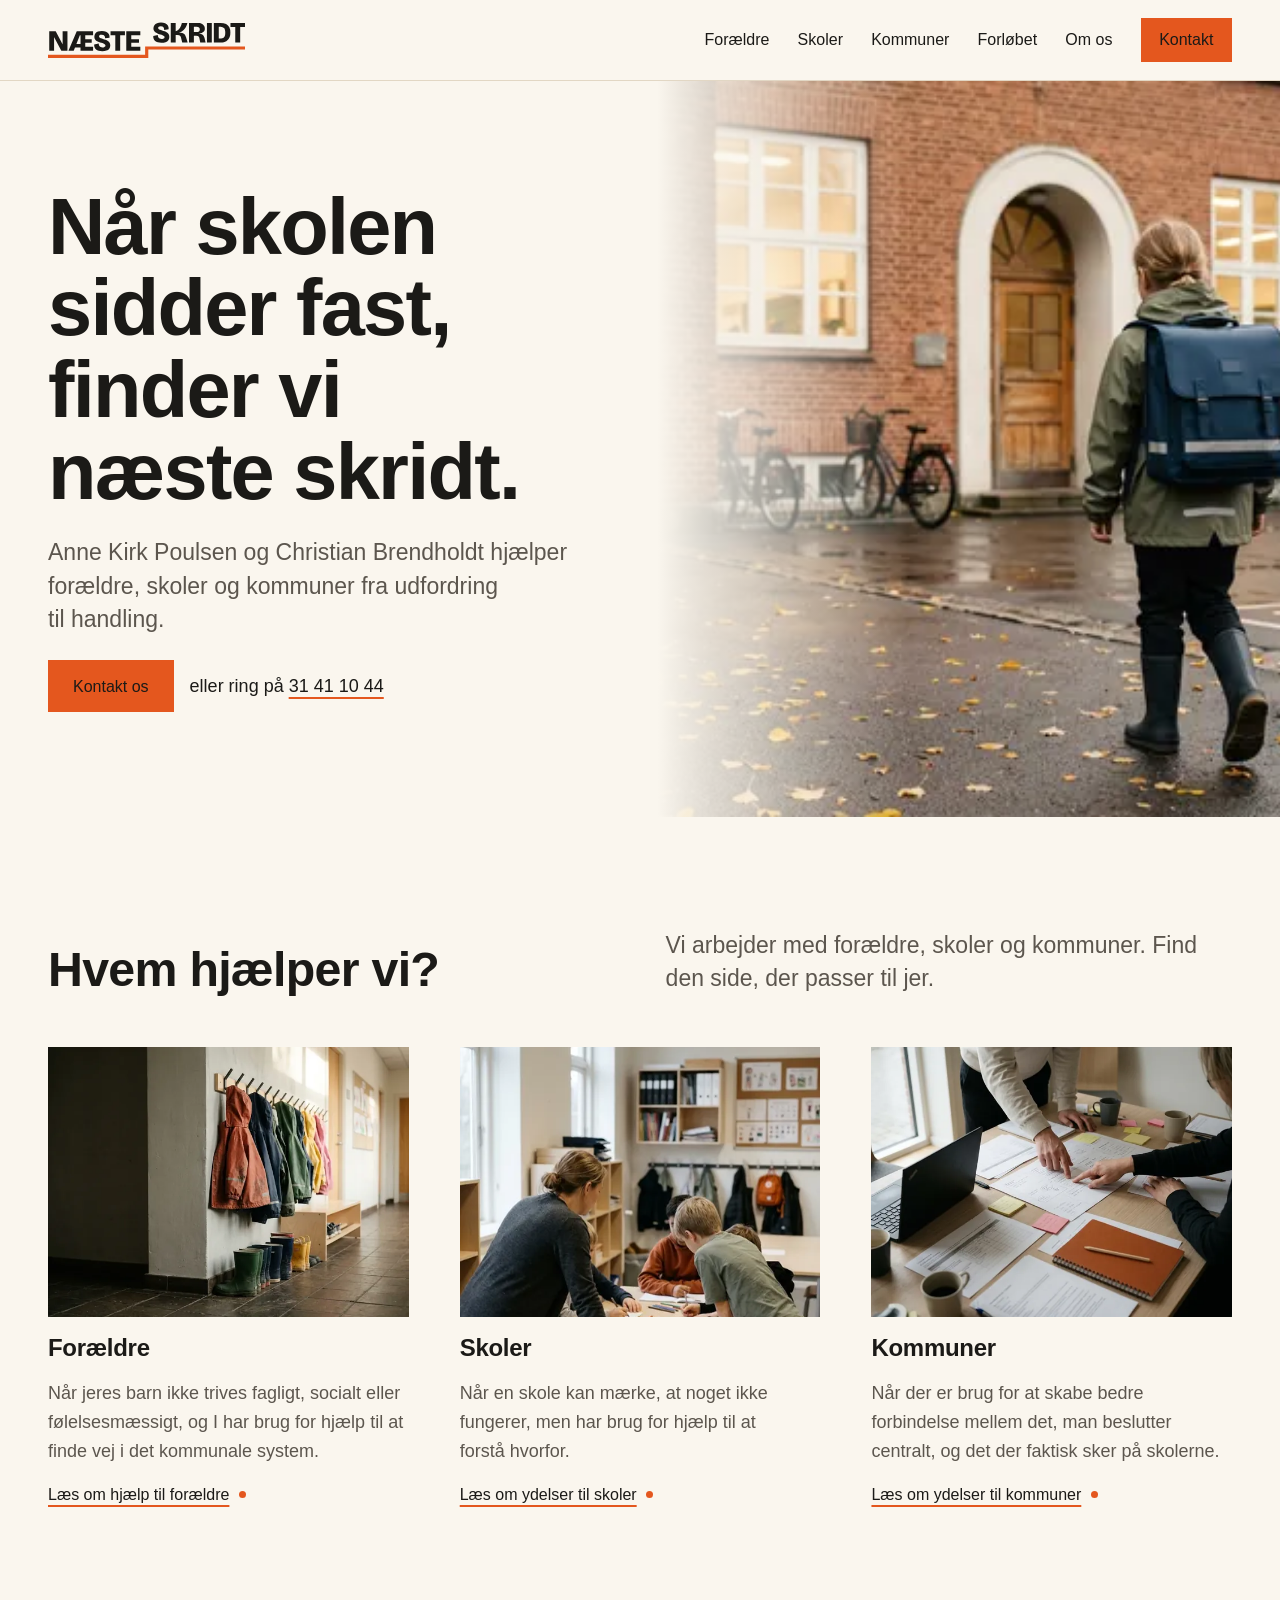
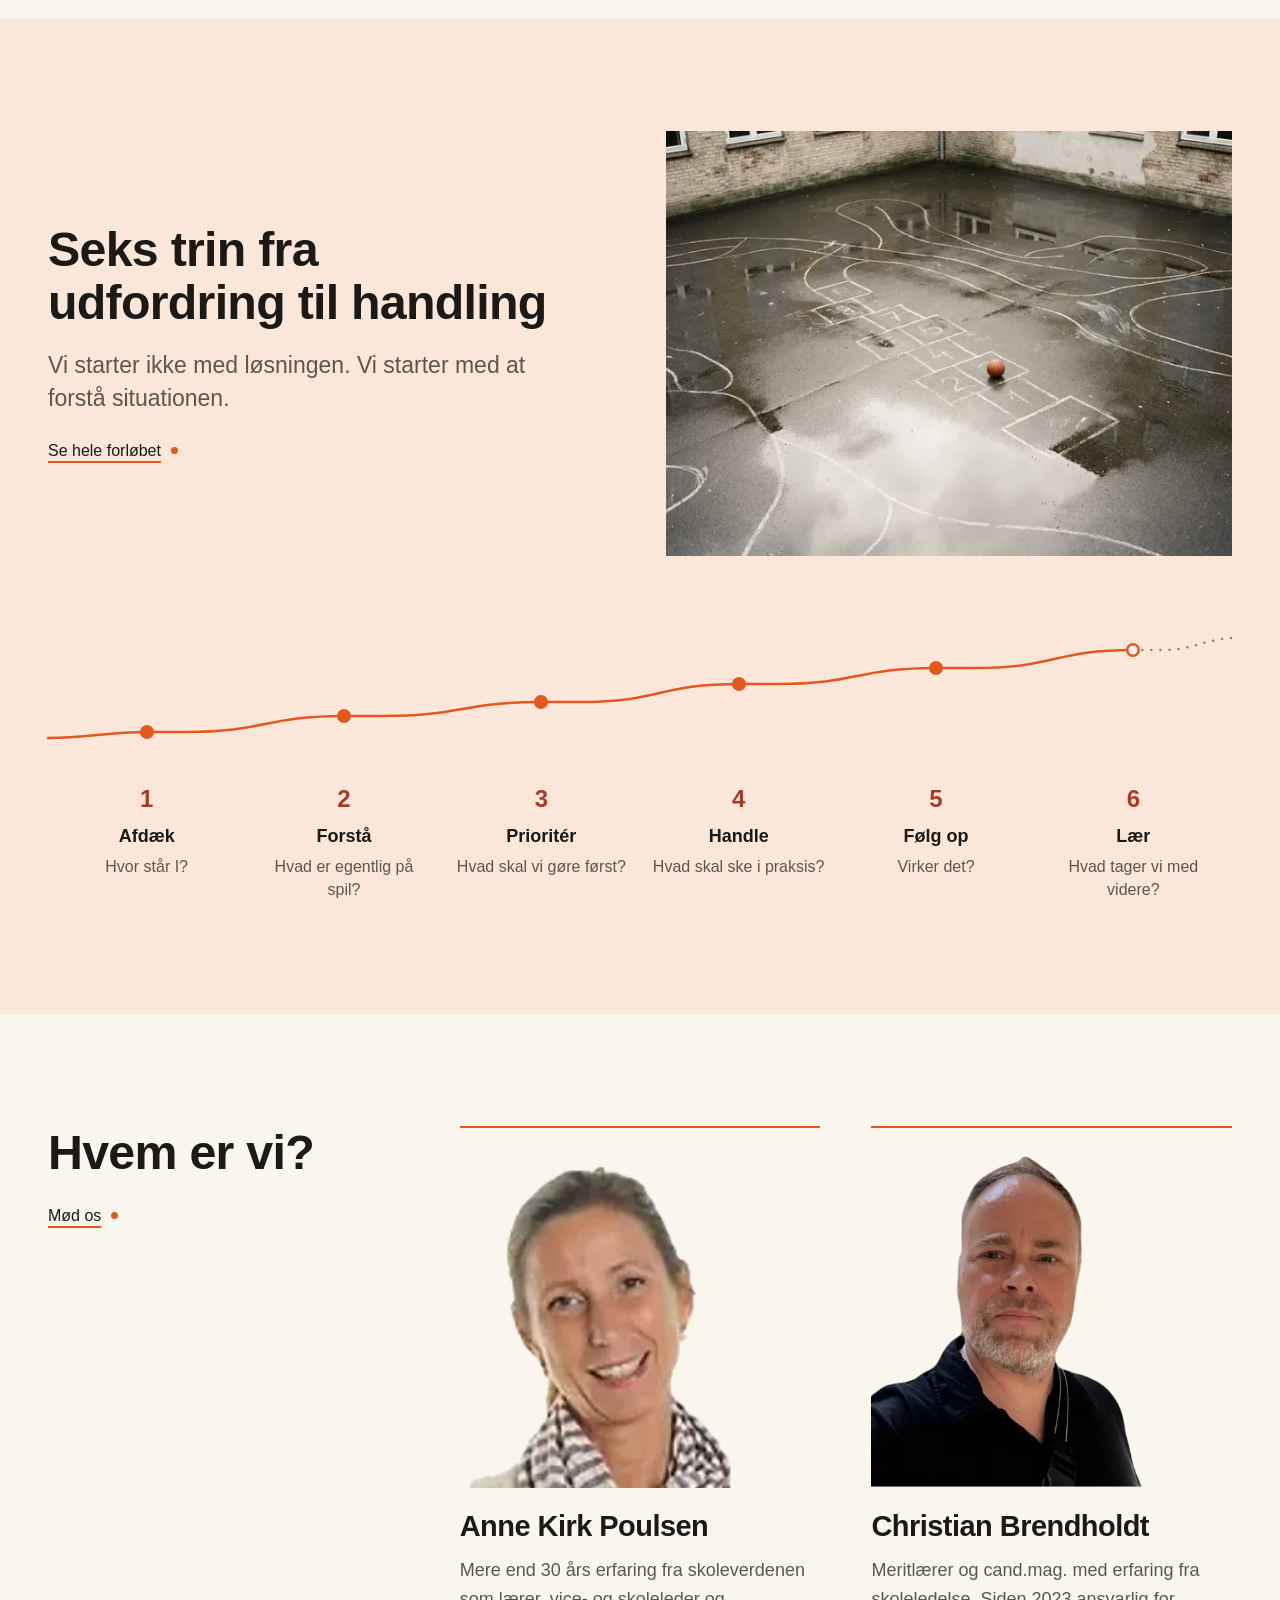
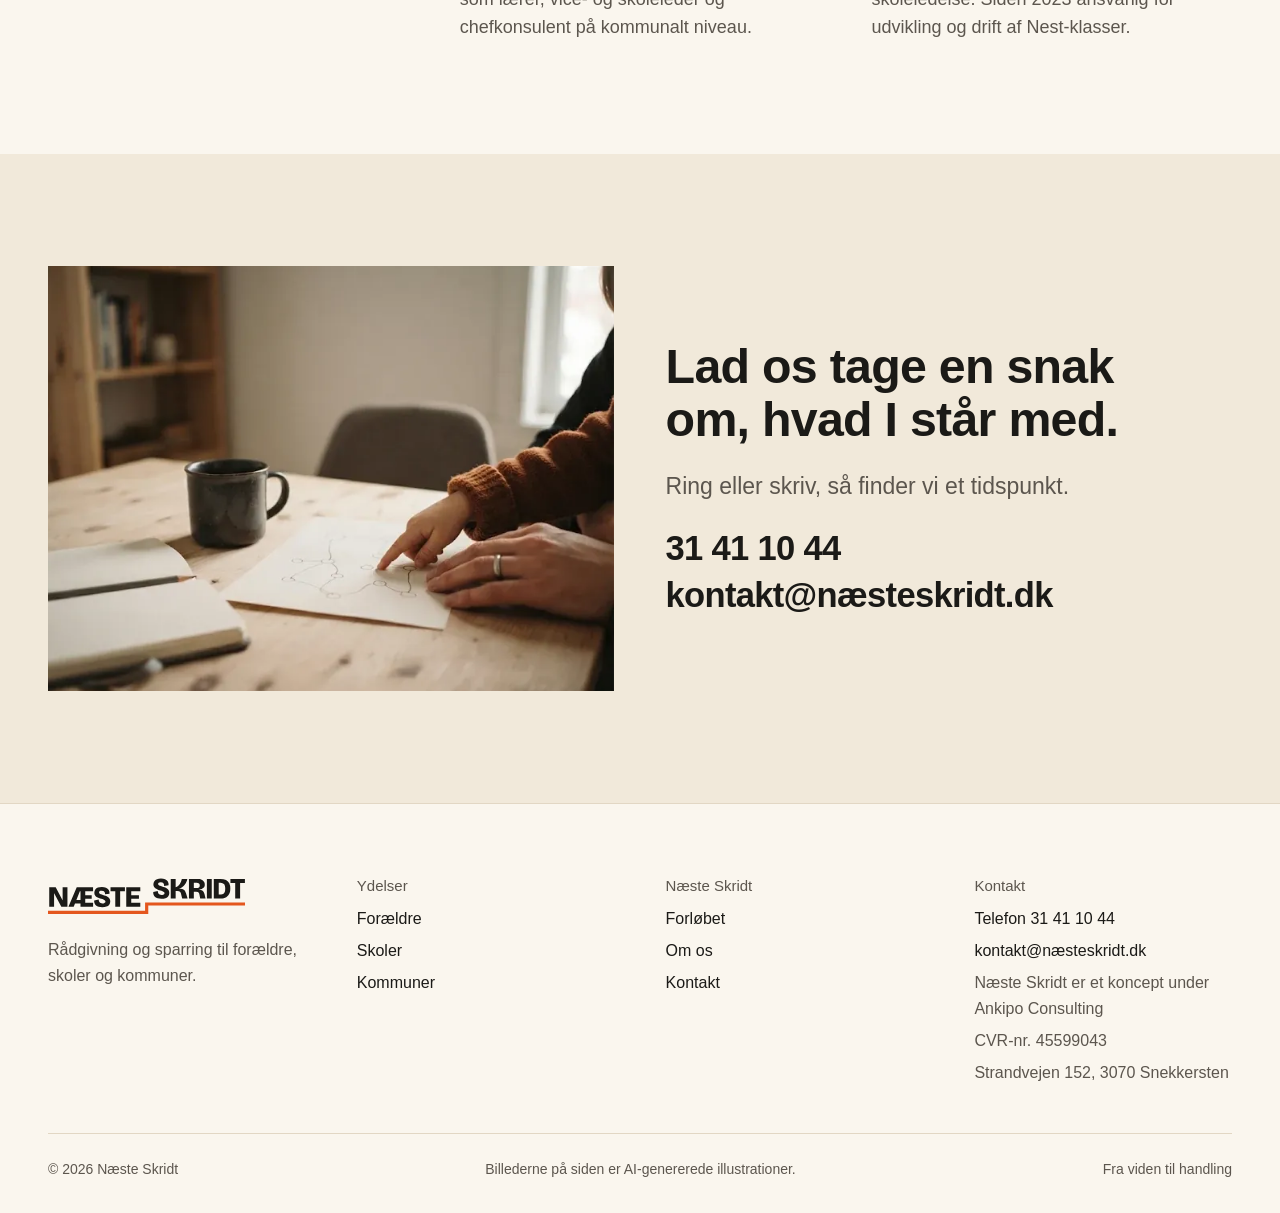
==== commit ee568114: "Ensartet kolonnegitter og skriftstørrelser - Alle todelte layouts deles på midten med samme kolonnea" ====
--- a/index.html
+++ b/index.html
@@ -87,7 +87,7 @@
   </div>
 </section>
 <section class="section" aria-labelledby="h-os">
-  <div class="wrap split-head">
+  <div class="wrap team">
     <div class="stack"><h2 id="h-os">Hvem er vi?</h2><a class="link" href="om-os.html#moed-os">Mød os</a></div>
     <ul class="people">
       <li class="person"><img class="person__photo" src="assets/img/foto/anne-kirk-poulsen-156.webp" width="156" height="195" alt="Portræt af Anne Kirk Poulsen" loading="lazy" decoding="async"><h3 class="person__name">Anne Kirk Poulsen</h3><p class="person__fact">Mere end 30 års erfaring fra skoleverdenen som lærer, vice- og skoleleder og chefkonsulent på kommunalt niveau.</p></li>
@@ -118,7 +118,7 @@
           <a href="mailto:kontakt@xn--nsteskridt-d6a.dk">kontakt@næsteskridt.dk</a>
           <span class="small">Næste Skridt er et koncept under Ankipo Consulting</span>
           <span class="small">CVR-nr. 45599043</span>
-          <span>Strandvejen 152, 3070 Snekkersten</span>
+          <span class="small">Strandvejen 152, 3070 Snekkersten</span>
         </address>
       </div>
     </div>
--- a/assets/css/style.css
+++ b/assets/css/style.css
@@ -29,6 +29,7 @@
   --wrap: 80rem;
   --gutter: clamp(1.25rem, 4vw, 3rem);
   --section: clamp(4.5rem, 3rem + 5vw, 8rem);
+  --gap: clamp(1.5rem, 4vw, 4rem);  /* fælles kolonneafstand: alle kolonner deler samme linjer */
   --header-h: 5rem;
   --ease: cubic-bezier(.2, .7, .2, 1);
   color-scheme: light;
@@ -66,7 +67,7 @@
 section[id], li[id] { scroll-margin-top: calc(var(--header-h) + 1.5rem); }
 .lead { font-size: var(--t-lead); line-height: 1.45; }
 .muted { color: var(--muted); }
-.fineprint { font-size: .9375rem; color: var(--muted); }
+.fineprint { font-size: var(--t-small); color: var(--muted); }
 .prose { display: flex; flex-direction: column; gap: 1.25rem; max-width: 40rem; }
 .prose h3 { margin-top: .75rem; }
 .stack { display: flex; flex-direction: column; align-items: flex-start; gap: 1.5rem; }
@@ -147,7 +148,7 @@
 
 /* ---------- Undersidernes hero (tekst + foto) ---------- */
 .page-hero { padding-block: clamp(3rem, 2rem + 4vw, 6rem) clamp(3.5rem, 2rem + 5vw, 7rem); }
-.page-hero__inner { display: grid; grid-template-columns: minmax(0, 6fr) minmax(0, 6fr); gap: clamp(2rem, 5vw, 5rem); align-items: center; }
+.page-hero__inner { display: grid; grid-template-columns: repeat(2, minmax(0, 1fr)); column-gap: var(--gap); row-gap: 2rem; align-items: center; }
 .page-hero__text { display: flex; flex-direction: column; align-items: flex-start; gap: 1.5rem; }
 .page-hero__text .lead { color: var(--muted); }
 .page-hero__img { width: 100%; aspect-ratio: 4 / 3; object-fit: cover; }
@@ -158,16 +159,16 @@
 }
 
 /* ---------- Sektionshoveder og layouts ---------- */
-.intro { display: grid; grid-template-columns: minmax(0, 5fr) minmax(0, 7fr); gap: 1.25rem 2rem; align-items: end; margin-bottom: clamp(2.5rem, 4vw, 3.5rem); }
+.intro { display: grid; grid-template-columns: repeat(2, minmax(0, 1fr)); column-gap: var(--gap); row-gap: 1.25rem; align-items: end; margin-bottom: clamp(2.5rem, 4vw, 3.5rem); }
 .intro .stack { gap: 1.25rem; }
-.split-head { display: grid; grid-template-columns: minmax(0, 4fr) minmax(0, 8fr); gap: 1.5rem clamp(2rem, 5vw, 5rem); align-items: start; }
-.body-aside { display: grid; grid-template-columns: minmax(0, 7fr) minmax(0, 4fr); gap: clamp(2rem, 6vw, 6rem); align-items: start; }
-.media-text { display: grid; grid-template-columns: minmax(0, 6fr) minmax(0, 6fr); gap: clamp(2rem, 5vw, 5rem); align-items: center; }
+.split-head { display: grid; grid-template-columns: repeat(2, minmax(0, 1fr)); column-gap: var(--gap); row-gap: 1.5rem; align-items: start; }
+.body-aside { display: grid; grid-template-columns: repeat(2, minmax(0, 1fr)); column-gap: var(--gap); row-gap: 2.5rem; align-items: start; }
+.media-text { display: grid; grid-template-columns: repeat(2, minmax(0, 1fr)); column-gap: var(--gap); row-gap: 2rem; align-items: center; }
 .media-text img { width: 100%; aspect-ratio: 4 / 3; object-fit: cover; }
-@media (max-width: 56rem) { .intro, .split-head, .body-aside, .media-text { grid-template-columns: minmax(0, 1fr); } }
+@media (max-width: 56rem) { .intro, .split-head, .body-aside, .media-text, .band__inner { grid-template-columns: minmax(0, 1fr); } }
 
 /* ---------- Kort til de tre målgrupper ---------- */
-.cards { list-style: none; display: grid; grid-template-columns: repeat(3, minmax(0, 1fr)); gap: clamp(1.5rem, 2.5vw, 2.5rem); }
+.cards { list-style: none; display: grid; grid-template-columns: repeat(3, minmax(0, 1fr)); gap: 3rem var(--gap); }
 .card { position: relative; display: flex; flex-direction: column; gap: 1rem; }
 .card img { width: 100%; aspect-ratio: 4 / 3; object-fit: cover; }
 .card p { color: var(--muted); }
@@ -179,14 +180,15 @@
 .box { display: flex; flex-direction: column; gap: 1rem; padding: clamp(1.5rem, 3vw, 2.25rem); background: var(--cream-2); }
 .box h2 { font-size: 1.125rem; line-height: 1.3; letter-spacing: 0; }
 .dots { list-style: none; display: flex; flex-direction: column; gap: .6rem; font-size: var(--t-small); }
+.step__body .dots { font-size: var(--t-body); }
 .dots li { position: relative; padding-left: 1.25rem; }
 .dots li::before { content: ""; position: absolute; left: 0; top: .6em; width: .4rem; height: .4rem; border-radius: 50%; background: var(--accent); }
 
 /* ---------- Lister med hårlinjer ---------- */
 .rows { list-style: none; border-top: 1px solid var(--line-strong); }
-.rows li { padding-block: 1rem; border-bottom: 1px solid var(--line); font-size: 1.0625rem; line-height: 1.45; }
-.rows--2col { display: grid; grid-template-columns: repeat(2, minmax(0, 1fr)); column-gap: clamp(1.5rem, 4vw, 3rem); }
-.lists { display: grid; grid-template-columns: repeat(2, minmax(0, 1fr)); gap: 3rem clamp(2rem, 5vw, 4rem); }
+.rows li { padding-block: 1rem; border-bottom: 1px solid var(--line); font-size: var(--t-body); line-height: 1.45; }
+.rows--2col { display: grid; grid-template-columns: repeat(2, minmax(0, 1fr)); column-gap: var(--gap); }
+.lists { display: grid; grid-template-columns: repeat(2, minmax(0, 1fr)); gap: 3rem var(--gap); }
 .lists h2, .lists h3 { margin-bottom: 1rem; font-size: var(--t-h3); line-height: 1.25; letter-spacing: -.012em; }
 @media (max-width: 56rem) { .rows--2col, .lists { grid-template-columns: minmax(0, 1fr); } }
 
@@ -236,35 +238,43 @@
 
 /* ---------- Forløbets trin i detaljer ---------- */
 .step-list { list-style: none; margin-top: clamp(3rem, 5vw, 4.5rem); }
-.step { display: grid; grid-template-columns: minmax(0, 3fr) minmax(0, 8fr); gap: 1.5rem clamp(2rem, 6vw, 6rem); padding-block: clamp(3rem, 5vw, 4.5rem); border-top: 1px solid var(--line); }
+.step { display: grid; grid-template-columns: repeat(2, minmax(0, 1fr)); column-gap: var(--gap); row-gap: 1.5rem; padding-block: clamp(3rem, 5vw, 4.5rem); border-top: 1px solid var(--line); }
 .step__mark { display: flex; flex-direction: column; gap: .35rem; }
 .step__num { font-size: clamp(3rem, 2rem + 3vw, 4.5rem); font-weight: 600; line-height: 1; color: var(--accent); letter-spacing: -.03em; }
 .step__name { font-size: 1.125rem; font-weight: 600; }
 .step__body { display: flex; flex-direction: column; align-items: flex-start; gap: 1.1rem; max-width: 44rem; }
 .step__body h3 { font-size: clamp(1.5rem, 1.2rem + 1.2vw, 2.125rem); line-height: 1.15; letter-spacing: -.02em; }
 .tags { list-style: none; display: flex; flex-wrap: wrap; gap: .5rem; }
-.tags li { padding: .35rem .8rem; border: 1px solid var(--line); background: var(--cream); font-size: .9375rem; }
+.tags li { padding: .35rem .8rem; border: 1px solid var(--line); background: var(--cream); font-size: var(--t-small); }
 .result { display: grid; grid-template-columns: auto minmax(0, 1fr); gap: .25rem 1.5rem; align-items: baseline; width: 100%; margin-top: .5rem; padding: 1.25rem 1.5rem; background: var(--cream-2); }
 .section--alt .result { background: var(--cream); }
-.result__label { font-size: .9375rem; font-weight: 500; color: var(--accent-text); }
+.result__label { font-size: var(--t-small); font-weight: 500; color: var(--accent-text); }
 .result__text { font-size: 1.125rem; font-weight: 600; line-height: 1.4; }
 @media (max-width: 48rem) { .step { grid-template-columns: minmax(0, 1fr); } .step__mark { flex-direction: row; align-items: baseline; gap: 1rem; } .result { grid-template-columns: minmax(0, 1fr); } }
 
 /* ---------- Mennesker ---------- */
-.people { list-style: none; display: grid; grid-template-columns: repeat(2, minmax(0, 1fr)); gap: clamp(2rem, 5vw, 5rem); }
+.people { list-style: none; display: grid; grid-template-columns: repeat(2, minmax(0, 1fr)); gap: 3rem var(--gap); }
 .person { display: flex; flex-direction: column; gap: .75rem; padding-top: 1.25rem; border-top: 2px solid var(--accent); }
-.person__photo { width: 100%; max-width: 17rem; align-self: center; aspect-ratio: 4 / 5; object-fit: cover; margin-bottom: .5rem; } /* kun til rigtige portrætter (D9) */
+.person__photo { width: 100%; max-width: 17rem; aspect-ratio: 4 / 5; object-fit: cover; margin-bottom: .5rem; } /* kun til rigtige portrætter (D9) */
 .person__placeholder { display: flex; align-items: flex-end; width: 100%; max-width: 17rem; aspect-ratio: 4 / 5; margin-bottom: .5rem; padding: 1rem 1.15rem; background: var(--cream-2); border: 1px dashed var(--line-strong); color: var(--muted); font-size: .9375rem; }
 .section--alt .person__placeholder { background: var(--cream); }
-.person__name { font-size: clamp(1.5rem, 1.2rem + 1vw, 2rem); letter-spacing: -.02em; }
+.person__name { font-size: clamp(1.5rem, 1.25rem + .7vw, 1.875rem); letter-spacing: -.018em; }
 .person__fact { color: var(--muted); }
 .person__bio { display: flex; flex-direction: column; gap: 1rem; }
+/* Navn og tekst står i samme højde, også når et navn brydes over to linjer */
+@supports (grid-template-rows: subgrid) {
+  .people > .person { display: grid; grid-row: span 3; grid-template-rows: subgrid; align-content: start; row-gap: .75rem; }
+}
+/* Forsiden: overskrift + to personer i samme tre kolonner som kortene */
+.team { display: grid; grid-template-columns: repeat(3, minmax(0, 1fr)); gap: 2rem var(--gap); align-items: start; }
+.team > .people { grid-column: span 2; }
+@media (max-width: 56rem) { .team { grid-template-columns: minmax(0, 1fr); } .team > .people { grid-column: 1 / -1; } }
 @media (max-width: 48rem) { .people { grid-template-columns: minmax(0, 1fr); } }
 
 /* ---------- Principper (rækker) ---------- */
 .principles { list-style: none; border-top: 1px solid #E9B99E; }
-.principles li { display: grid; grid-template-columns: minmax(0, 5fr) minmax(0, 7fr); gap: .5rem clamp(1.5rem, 4vw, 3rem); padding-block: 1.5rem; border-bottom: 1px solid #F1CFBA; }
-.principles h3 { font-size: 1.25rem; line-height: 1.3; }
+.principles li { display: grid; grid-template-columns: minmax(0, 1fr); gap: .4rem; padding-block: 1.5rem; border-bottom: 1px solid #F1CFBA; }
+.principles h3 { font-size: var(--t-h3); line-height: 1.25; }
 .principles p { color: var(--muted); }
 @media (max-width: 48rem) { .principles li { grid-template-columns: minmax(0, 1fr); } }
 
@@ -272,21 +282,21 @@
 .contact-lines { display: flex; flex-direction: column; gap: .25rem; font-size: clamp(1.5rem, 1.2rem + 1.2vw, 2.25rem); font-weight: 600; letter-spacing: -.02em; line-height: 1.25; }
 .contact-lines a { text-decoration: none; }
 .contact-lines a:hover { text-decoration: underline; text-decoration-color: var(--accent); text-decoration-thickness: 2px; text-underline-offset: .2em; }
-.contact-cards { list-style: none; display: grid; grid-template-columns: repeat(3, minmax(0, 1fr)); gap: .75rem; }
+.contact-cards { list-style: none; display: grid; grid-template-columns: repeat(3, minmax(0, 1fr)); gap: 1.5rem var(--gap); }
 .contact-card { display: flex; flex-direction: column; align-items: flex-start; gap: 1rem; padding: clamp(1.5rem, 3vw, 2.25rem); background: var(--cream); }
 .contact-card p { flex: 1; }
 @media (max-width: 56rem) { .contact-cards { grid-template-columns: minmax(0, 1fr); } }
 
 /* ---------- CTA-bånd (undersider) ---------- */
 .band { background: var(--accent); color: var(--ink); }
-.band__inner { display: grid; grid-template-columns: minmax(0, 7fr) minmax(0, 5fr); gap: 2rem 4rem; align-items: end; padding-block: clamp(4rem, 3rem + 4vw, 6.5rem); }
+.band__inner { display: grid; grid-template-columns: repeat(2, minmax(0, 1fr)); column-gap: var(--gap); row-gap: 2rem; align-items: end; padding-block: clamp(4rem, 3rem + 4vw, 6.5rem); }
 .band p { margin-top: 1rem; max-width: 34rem; }
 .band .actions { justify-content: flex-end; }
 @media (max-width: 56rem) { .band__inner { grid-template-columns: minmax(0, 1fr); } .band .actions { justify-content: flex-start; } }
 
 /* ---------- Sidefod ---------- */
 .site-footer { background: var(--cream); color: var(--ink); border-top: 1px solid var(--line); padding-block: clamp(3.5rem, 3rem + 2vw, 5rem) 2rem; font-size: var(--t-small); }
-.footer__grid { display: grid; grid-template-columns: minmax(0, 2fr) repeat(2, minmax(0, 1fr)) minmax(0, 1.5fr); gap: 2.5rem 2rem; }
+.footer__grid { display: grid; grid-template-columns: repeat(4, minmax(0, 1fr)); gap: 2.5rem var(--gap); }
 .footer__brand p { margin-top: 1rem; max-width: 22rem; color: var(--muted); }
 .site-footer h2 { margin-bottom: .75rem; font-size: .9375rem; font-weight: 500; letter-spacing: 0; color: var(--muted); }
 .site-footer ul { list-style: none; display: flex; flex-direction: column; gap: .4rem; }
@@ -295,7 +305,7 @@
 .footer__contact { display: flex; flex-direction: column; gap: .4rem; }
 .footer__contact .small { color: var(--muted); }
 .footer__base { display: flex; flex-wrap: wrap; justify-content: space-between; gap: .5rem 2rem; margin-top: 3rem; padding-top: 1.5rem; border-top: 1px solid var(--line); color: var(--muted); font-size: .875rem; }
-@media (max-width: 56rem) { .footer__grid { grid-template-columns: minmax(0, 1fr) minmax(0, 1fr); } .footer__brand { grid-column: 1 / -1; } }
+@media (max-width: 56rem) { .footer__grid { grid-template-columns: repeat(2, minmax(0, 1fr)); } .footer__brand { grid-column: 1 / -1; } }
 @media (max-width: 34rem) { .footer__grid { grid-template-columns: minmax(0, 1fr); } }
 
 @media (prefers-reduced-motion: reduce) { *, *::before, *::after { transition-duration: .01ms !important; } }
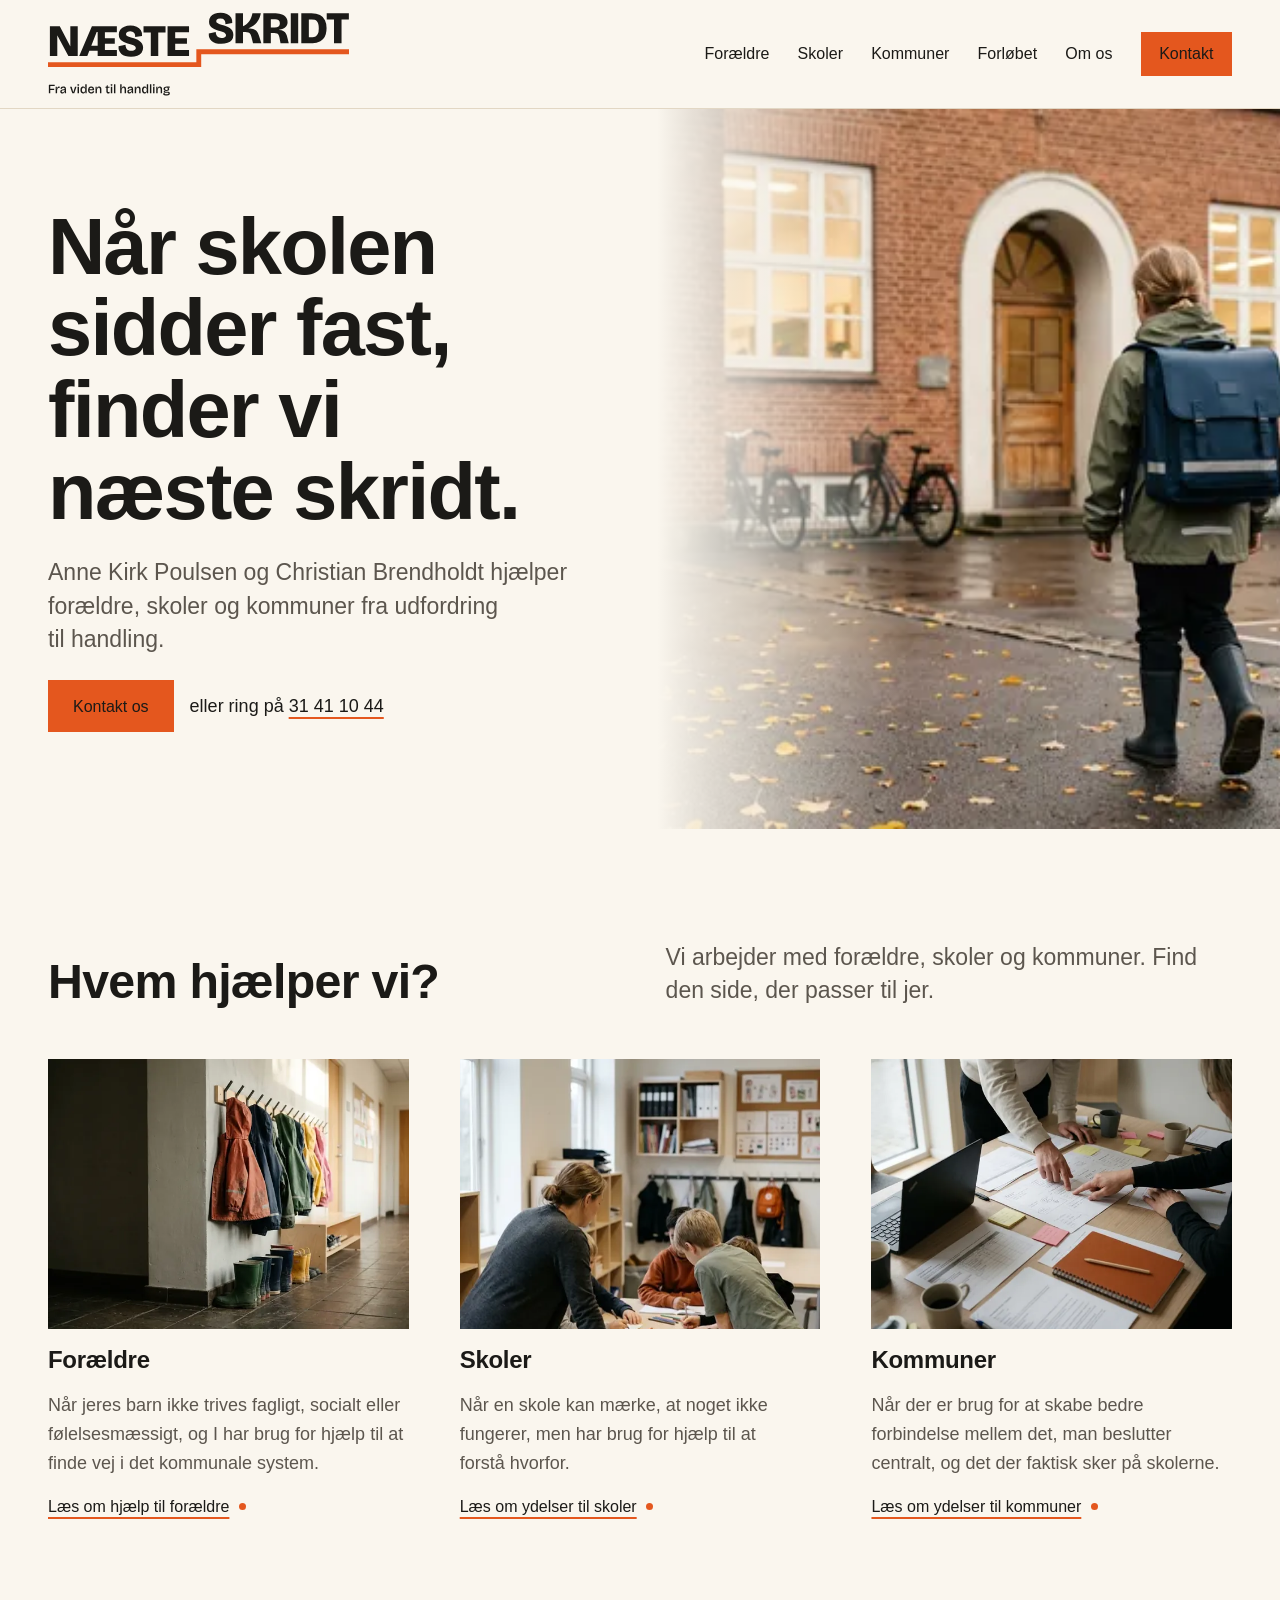
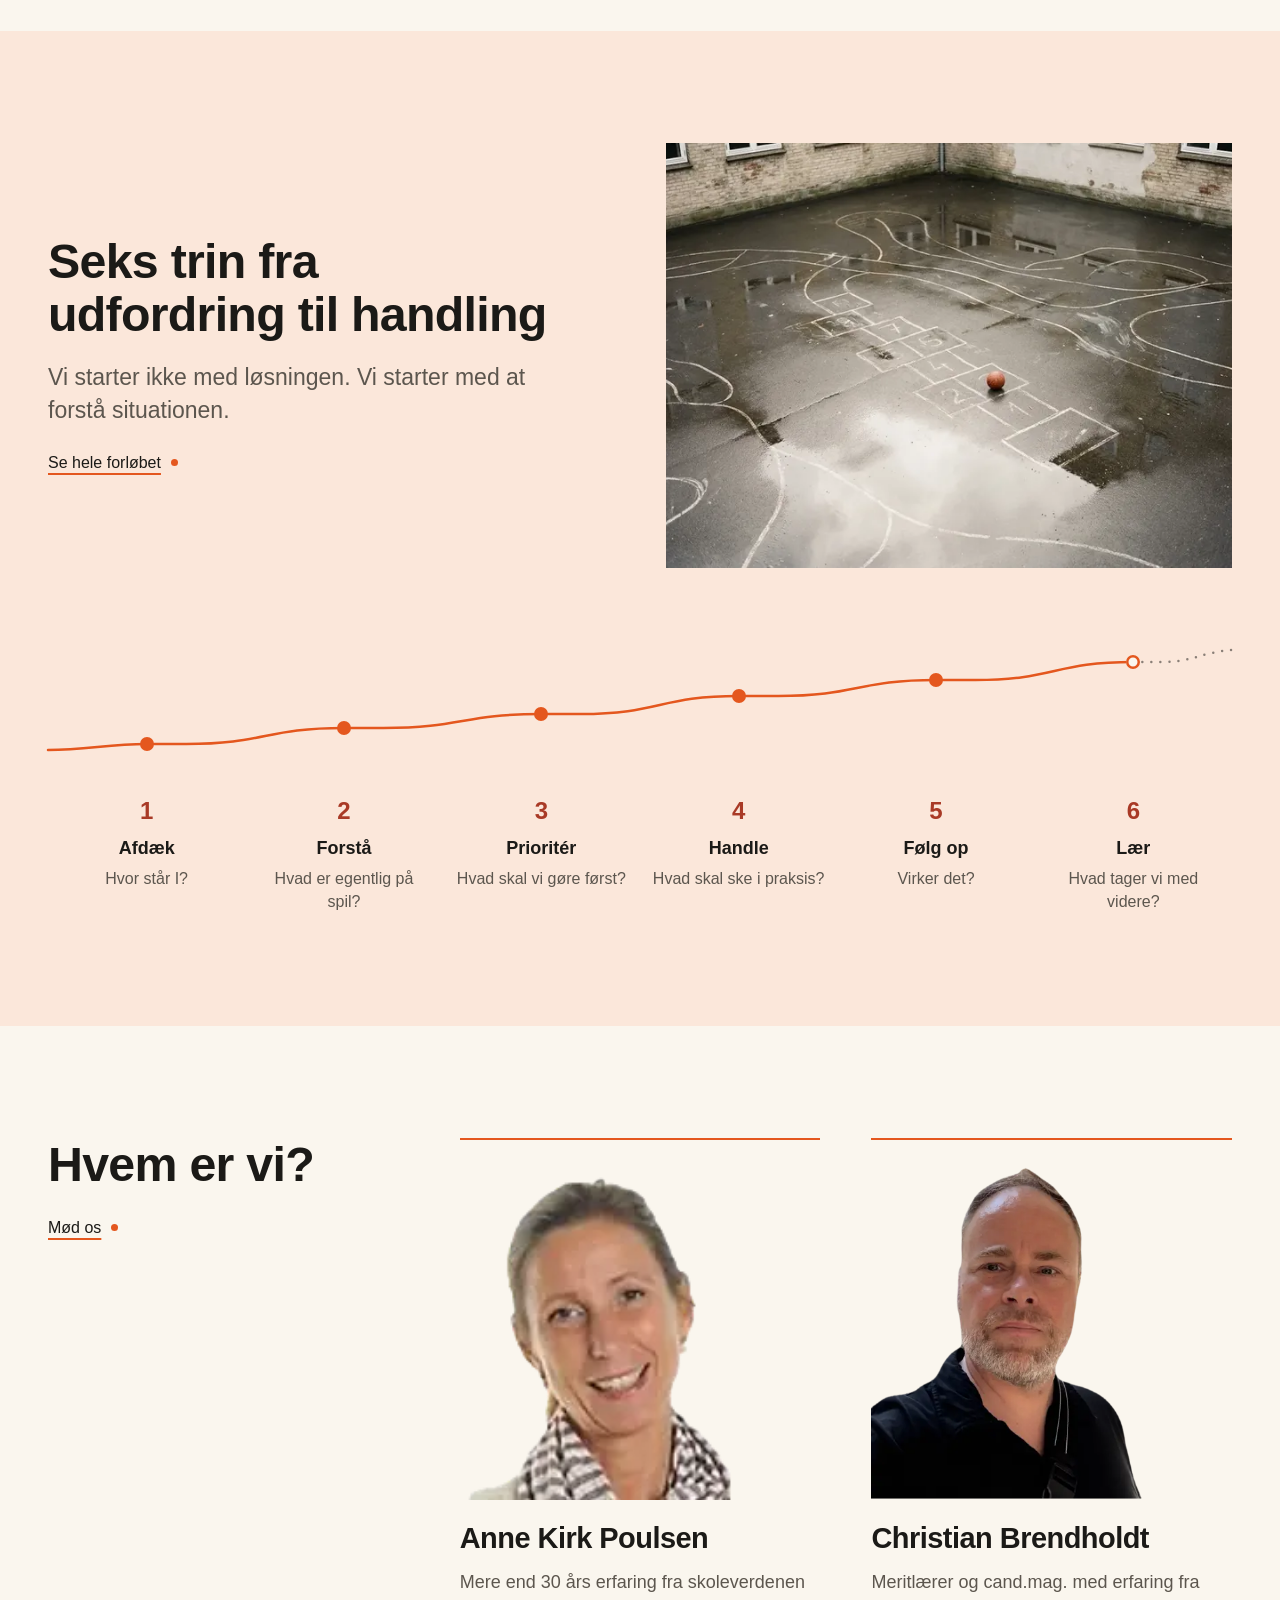
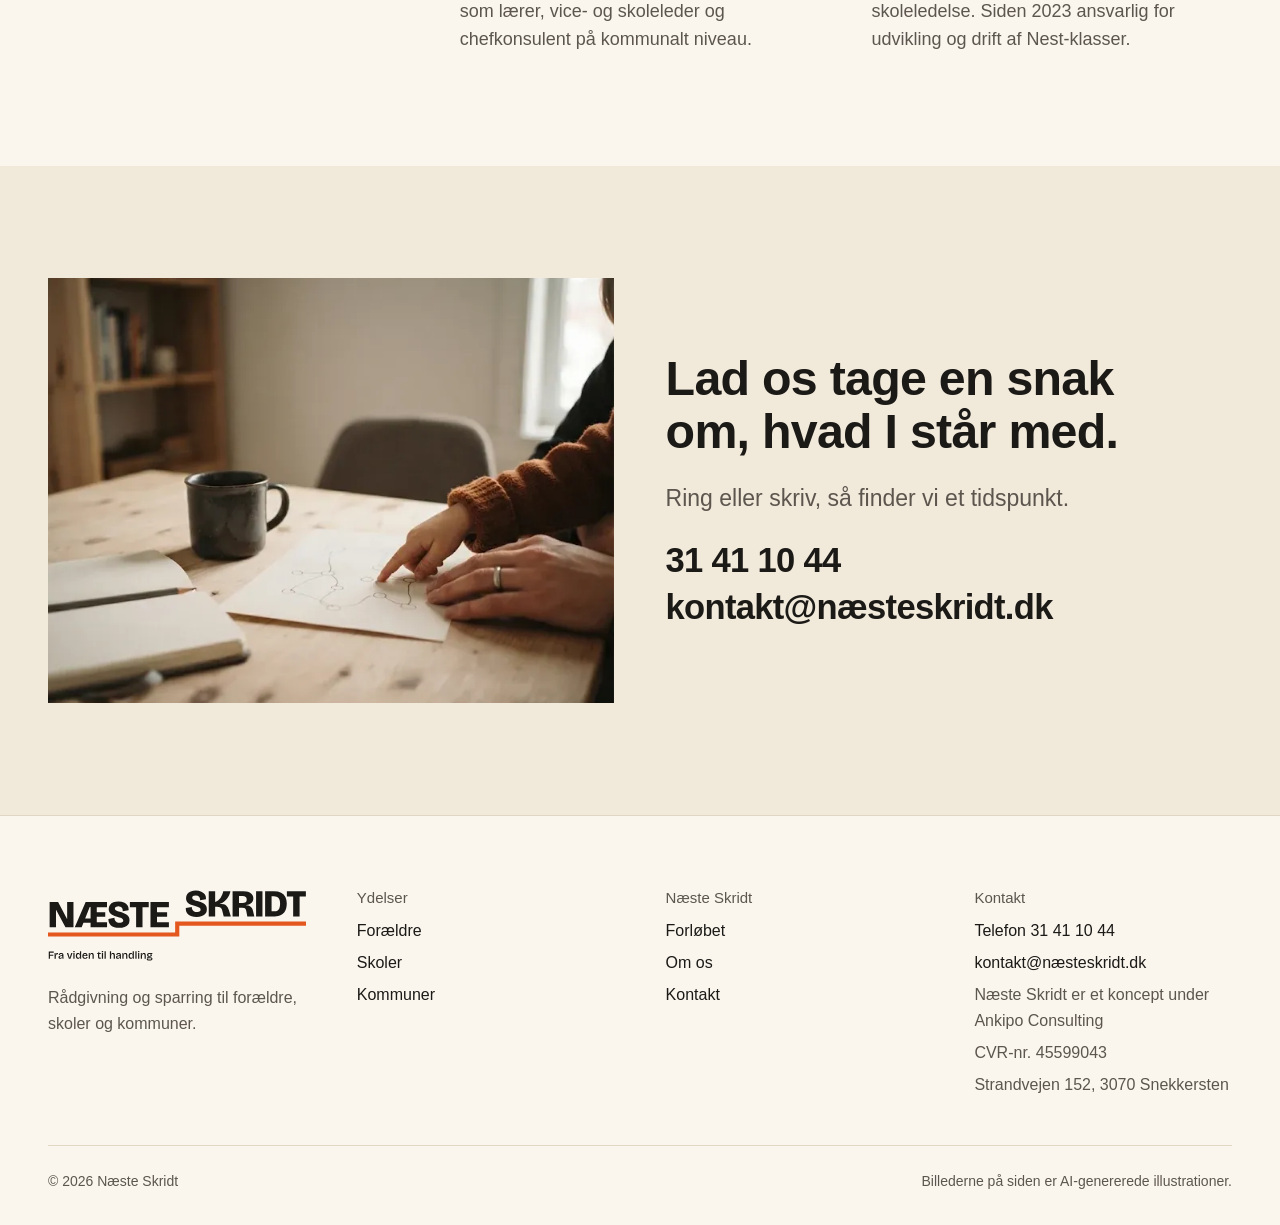
==== commit ebb6e709: "Logo med "Fra viden til handling" i sidehoved og sidefod - Nyt logo-tagline.svg: trinlogoet fra ejer" ====
--- a/index.html
+++ b/index.html
@@ -39,7 +39,7 @@
 <a class="skip" href="#indhold">Spring til indhold</a>
 <header class="site-header">
   <div class="wrap site-header__inner">
-    <a class="logo" href="index.html" aria-label="Næste Skridt – til forsiden"><svg class="logo__mark" viewBox="0 0 2228 407" aria-hidden="true" focusable="false"><path fill="currentColor" d="M14 326L14 105L87.2 105L164.5 252.9L165.3 252.9L165.3 105L220 105L220 326L150.8 326L69.5 173.5L68.8 173.5L68.8 326ZM231 326L325 105L404 105L367.9 148.4L360.2 148.4L290.8 326ZM273.6 287.1L273.6 250L381.5 250L381.5 287.1ZM367.6 326L367.6 105L421.2 105L421.2 326ZM406.8 326L406.8 281.2L510 281.2L510 326ZM406.8 234.7L406.8 194.4L494.4 194.4L494.4 234.7ZM406.8 149.8L406.8 105L509.7 105L509.7 149.8ZM614 330.6Q590.3 330.6 572.6 325.2Q554.9 319.8 543.3 309.7Q531.6 299.6 526.3 285.2Q521 270.9 522.1 253.3L573.5 242.8Q573.9 257.9 579.4 267.7Q584.8 277.4 594.5 282.3Q604.2 287.1 616.5 287.1Q626.2 287.1 633.6 284.6Q641.1 282.2 645.4 277.7Q649.7 273.2 649.7 267.2Q649.7 258.7 643.6 253.1Q637.5 247.6 626.9 243.6Q616.3 239.6 603.1 235.7Q589 231.6 575 226.6Q561.1 221.6 549.6 214.2Q538.1 206.8 531 195.2Q524 183.7 524 166.7Q524 145.7 534.8 130.8Q545.6 116 564.9 108.2Q584.2 100.4 609.2 100.4Q635.7 100.4 656.1 109.3Q676.5 118.2 687.4 135.2Q698.2 152.3 695.8 176.9L645.1 184.8Q645.5 174.9 643.4 167.2Q641.2 159.5 636.5 154.1Q631.8 148.7 624.7 145.8Q617.5 142.9 607.6 142.9Q597.6 142.9 591 145.5Q584.4 148.1 580.9 152.7Q577.5 157.2 577.5 163.2Q577.5 170.3 582.9 175.2Q588.3 180 598.2 183.7Q608.2 187.3 621.6 191.1Q636 195.3 650.4 200.4Q664.8 205.5 677 213.5Q689.2 221.5 696.6 233.8Q704 246.1 704 264.9Q704 286.5 692.6 301.1Q681.3 315.8 661.1 323.2Q640.9 330.6 614 330.6ZM707 150.8L707 105L870 105L870 150.8ZM760.9 326L760.9 105L816.1 105L816.1 326ZM885 326L885 105L941.5 105L941.5 326ZM927 326L927 281.1L1044 281.1L1044 326ZM927 234.7L927 194.4L1028.6 194.4L1028.6 234.7ZM927 149.9L927 105L1044 105L1044 149.9ZM1282 235.6Q1258.3 235.6 1240.6 230.2Q1222.9 224.8 1211.3 214.7Q1199.6 204.6 1194.3 190.2Q1189 175.9 1190.1 158.3L1241.5 147.8Q1241.9 162.9 1247.4 172.7Q1252.8 182.4 1262.5 187.3Q1272.2 192.1 1284.5 192.1Q1294.2 192.1 1301.6 189.6Q1309.1 187.2 1313.4 182.7Q1317.7 178.2 1317.7 172.2Q1317.7 163.7 1311.6 158.1Q1305.5 152.6 1294.9 148.6Q1284.3 144.6 1271.1 140.7Q1257 136.6 1243 131.6Q1229.1 126.6 1217.6 119.2Q1206.1 111.8 1199 100.2Q1192 88.7 1192 71.7Q1192 50.7 1202.8 35.8Q1213.6 21 1232.9 13.2Q1252.2 5.4 1277.2 5.4Q1303.7 5.4 1324.1 14.3Q1344.5 23.2 1355.4 40.2Q1366.2 57.3 1363.8 81.9L1313.1 89.8Q1313.5 79.9 1311.4 72.2Q1309.2 64.5 1304.5 59.1Q1299.8 53.7 1292.7 50.8Q1285.5 47.9 1275.6 47.9Q1265.6 47.9 1259 50.5Q1252.4 53.1 1248.9 57.7Q1245.5 62.2 1245.5 68.2Q1245.5 75.3 1250.9 80.2Q1256.3 85 1266.2 88.7Q1276.2 92.3 1289.6 96.1Q1304 100.3 1318.4 105.4Q1332.8 110.5 1345 118.5Q1357.2 126.5 1364.6 138.8Q1372 151.1 1372 169.9Q1372 191.5 1360.6 206.1Q1349.3 220.8 1329.1 228.2Q1308.9 235.6 1282 235.6ZM1388 231L1388 10L1443.6 10L1443.6 105Q1459.1 99.3 1470.8 89.5Q1482.6 79.6 1490.9 67Q1499.3 54.3 1504.8 39.7Q1510.3 25.1 1513.2 10L1575.6 10Q1571.8 29.1 1564.4 46Q1557 62.9 1545.7 77Q1534.4 91.1 1519.4 102Q1504.3 112.9 1485.2 120L1485.2 122.6Q1505.2 121.2 1518.5 125.1Q1531.9 129.1 1540.3 136.8Q1548.8 144.5 1553.7 154.7Q1558.7 164.8 1561.9 175.6L1579 231L1517.6 231L1505.5 182.6Q1502.6 169.9 1497.2 162.1Q1491.9 154.3 1483.3 150.8Q1474.8 147.4 1461.5 147.4L1443.6 147.4L1443.6 231ZM1594 231L1594 10L1685.1 10Q1699.8 10 1713.1 12.5Q1726.4 15 1737.4 20.1Q1748.3 25.1 1756.4 32.8Q1764.5 40.5 1768.8 51.1Q1773.2 61.6 1773.2 75Q1773.2 85.5 1769.7 94.7Q1766.2 104 1758.6 111.4Q1751.1 118.8 1739.2 123.6Q1727.3 128.5 1710.9 130.5L1710.9 133.3Q1732.5 134.2 1744.3 141.5Q1756 148.8 1761.8 160Q1767.6 171.3 1770.6 184.5L1782 231L1721.1 231L1713.1 188Q1711.1 176.6 1707.1 169.3Q1703 162.1 1695.4 158.5Q1687.8 155 1675.1 155L1649.4 155L1649.4 231ZM1649.4 113.9L1678.9 113.9Q1697.1 113.9 1706.7 106.7Q1716.2 99.5 1716.2 84.6Q1716.2 68.6 1707.4 61Q1698.5 53.3 1680.5 53.3L1649.4 53.3ZM1797 231L1797 10L1852 10L1852 231ZM1875 231L1875 10L1930.8 10L1930.8 231ZM1900.4 231L1900.4 186.2L1957.2 186.2Q1969.8 186.2 1980.5 180.8Q1991.2 175.5 1997.8 161.5Q2004.3 147.5 2004.3 121.1Q2004.3 102 2000.7 89.2Q1997.1 76.4 1990.4 68.9Q1983.6 61.4 1973.9 58.1Q1964.3 54.8 1951.8 54.8L1900.4 54.8L1900.4 10L1949.4 10Q1988.4 10 2013.3 23Q2038.2 36.1 2050.1 60.4Q2062 84.7 2062 118.7Q2062 145.1 2056 164.3Q2050 183.5 2039.5 196.4Q2028.9 209.4 2015.7 217Q2002.6 224.5 1987.9 227.8Q1973.2 231 1959 231ZM2063 55.8L2063 10L2227 10L2227 55.8ZM2117.2 231L2117.2 10L2172.8 10L2172.8 231Z"/><path class="logo__step" d="M0 371H1098V276H2228V312H1134V407H0Z"/></svg></a>
+    <a class="logo" href="index.html" aria-label="Næste Skridt – til forsiden"><picture><source media="(max-width: 40rem)" srcset="assets/img/logo.svg" width="197" height="36"><img class="logo__img" src="assets/img/logo-tagline.svg" width="287" height="80" alt=""></picture></a>
     <button class="menu-btn" type="button" aria-expanded="false" aria-controls="hovedmenu"><span class="menu-btn__bars" aria-hidden="true"></span><span class="menu-btn__label">Menu</span></button>
     <nav class="nav" id="hovedmenu" aria-label="Hovedmenu">
       <ul>
@@ -106,7 +106,7 @@
   <div class="wrap">
     <div class="footer__grid">
       <div class="footer__brand">
-        <a class="logo" href="index.html"><img src="assets/img/logo.svg" width="197" height="36" alt="Næste Skridt – til forsiden"></a>
+        <a class="logo" href="index.html"><img src="assets/img/logo-tagline.svg" width="287" height="80" alt="Næste Skridt – Fra viden til handling. Til forsiden"></a>
         <p>Rådgivning og sparring til forældre, skoler og kommuner.</p>
       </div>
       <nav aria-labelledby="f-ydelser"><h2 id="f-ydelser">Ydelser</h2><ul><li><a href="foraeldre.html">Forældre</a></li><li><a href="skoler.html">Skoler</a></li><li><a href="kommuner.html">Kommuner</a></li></ul></nav>
@@ -125,7 +125,6 @@
     <div class="footer__base">
       <p>© 2026 Næste Skridt</p>
       <p>Billederne på siden er AI-genererede illustrationer.</p>
-      <p>Fra viden til handling</p>
     </div>
   </div>
 </footer>
--- a/assets/css/style.css
+++ b/assets/css/style.css
@@ -30,7 +30,7 @@
   --gutter: clamp(1.25rem, 4vw, 3rem);
   --section: clamp(4.5rem, 3rem + 5vw, 8rem);
   --gap: clamp(1.5rem, 4vw, 4rem);  /* fælles kolonneafstand: alle kolonner deler samme linjer */
-  --header-h: 5rem;
+  --header-h: 6rem;
   --ease: cubic-bezier(.2, .7, .2, 1);
   color-scheme: light;
   accent-color: var(--accent);
@@ -95,6 +95,12 @@
 .site-header__inner { display: flex; align-items: center; justify-content: space-between; gap: 2rem; min-height: var(--header-h); }
 .logo { display: inline-flex; color: inherit; }
 .logo svg, .logo img { display: block; height: 2.25rem; width: auto; }
+/* Logo med "Fra viden til handling": fra 40rem i sidehovedet og altid i sidefoden.
+   Under 40rem bliver taglinen for lille, så sidehovedet viser kun ordmærket (<picture>). */
+.site-header .logo__img { height: 4.25rem; }
+@media (min-width: 64.0625rem) { :root { --header-h: 6.75rem; } .site-header .logo__img { height: 5.25rem; } }
+@media (max-width: 40rem) { .site-header .logo__img { height: 2.25rem; } }
+.footer__brand .logo img { width: 18rem; max-width: 100%; height: auto; }
 .logo__step { fill: var(--accent); }
 .nav ul { list-style: none; display: flex; align-items: center; gap: clamp(1.25rem, 2.2vw, 2.25rem); }
 .nav a:not(.btn) { display: inline-flex; align-items: center; min-height: 2.75rem; font-size: var(--t-small); font-weight: 500; text-decoration: none; }
@@ -119,7 +125,7 @@
   .nav__contact { display: flex; flex-direction: column; gap: .35rem; font-size: 1.125rem; }
   .menu-open { overflow: hidden; }
 }
-@media (max-width: 24rem) { .site-header__inner { gap: .75rem; } .logo svg { height: 1.85rem; } .menu-btn { padding: 0 .7rem; } }
+@media (max-width: 24rem) { .site-header__inner { gap: .75rem; } .site-header .logo__img { height: 1.85rem; } .menu-btn { padding: 0 .7rem; } }
 @media (min-width: 64.0625rem) { .nav__contact { display: none; } }
 /* Uden JavaScript: menuen brydes under logoet i stedet for at løbe ud over kanten */
 @media (max-width: 64rem) {
@@ -309,3 +315,5 @@
 @media (max-width: 34rem) { .footer__grid { grid-template-columns: minmax(0, 1fr); } }
 
 @media (prefers-reduced-motion: reduce) { *, *::before, *::after { transition-duration: .01ms !important; } }
+
+@media (max-width: 40rem) { :root { --header-h: 4.5rem; } }
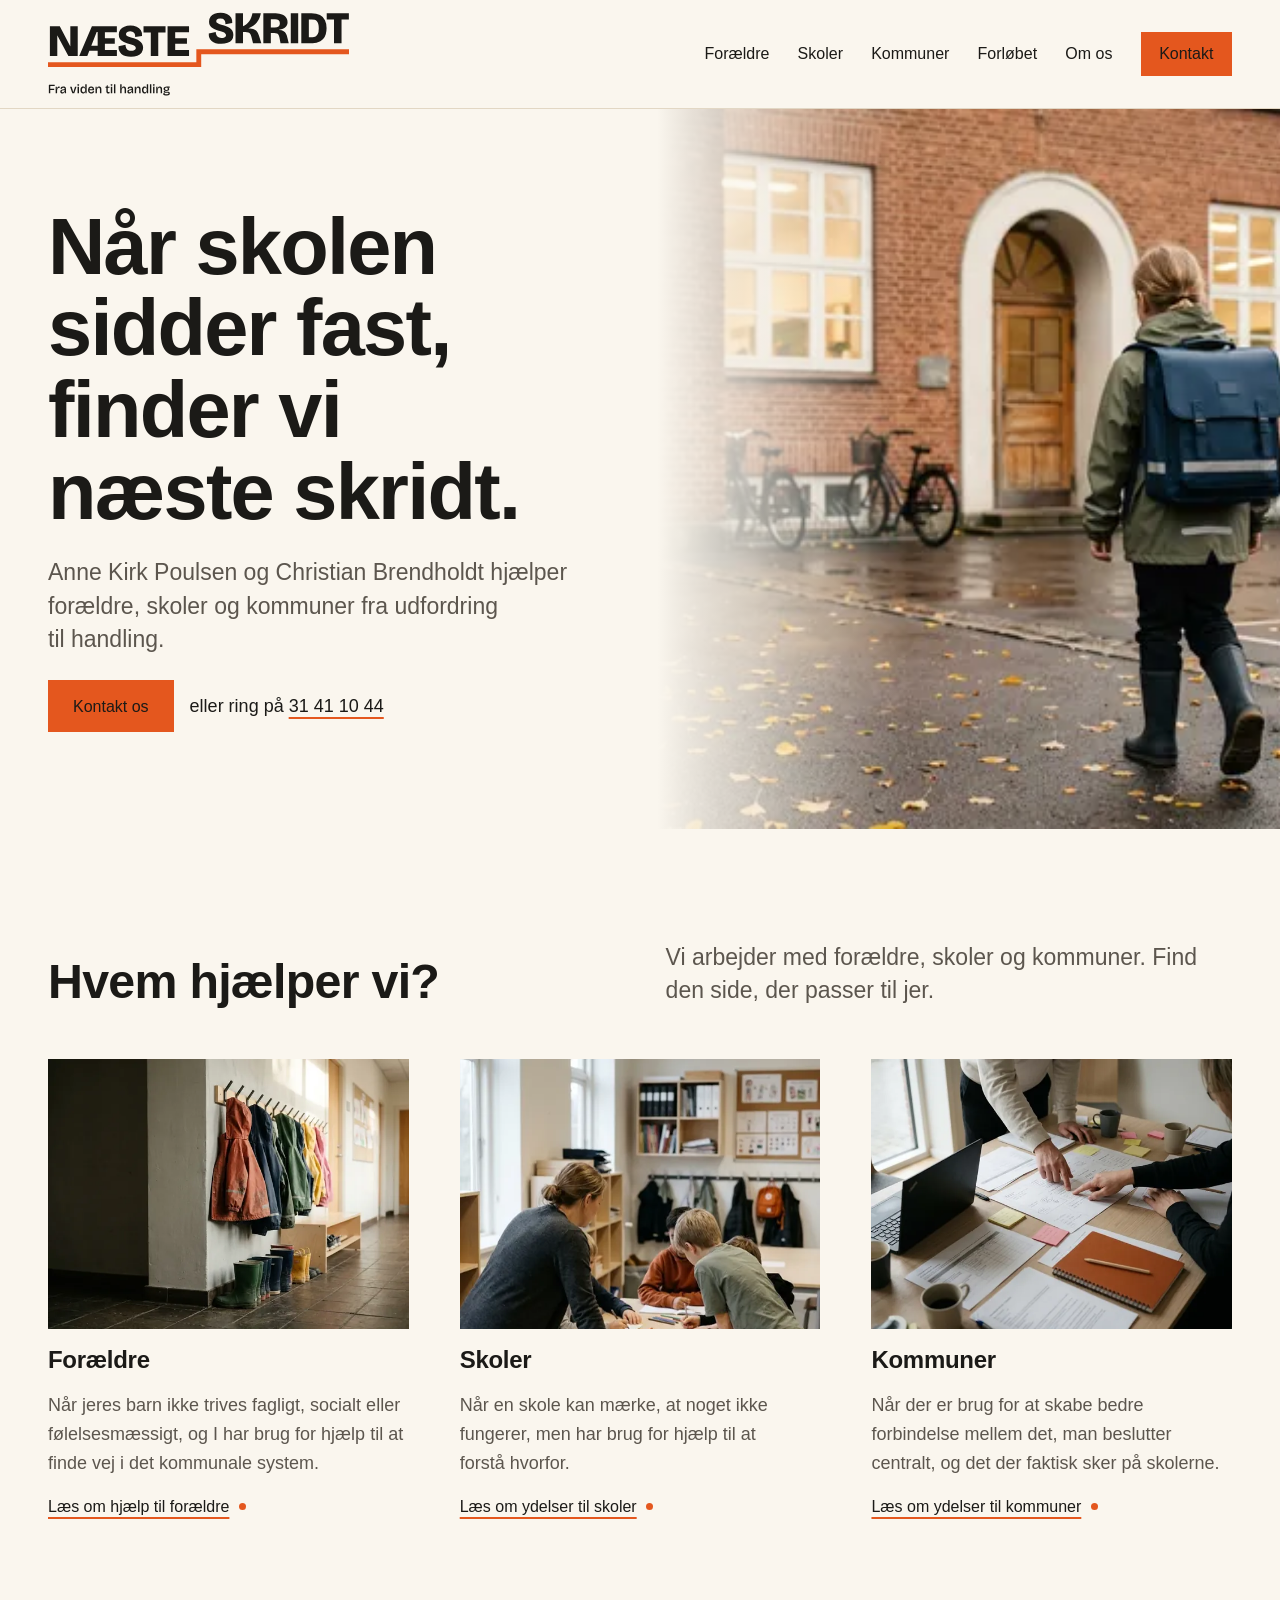
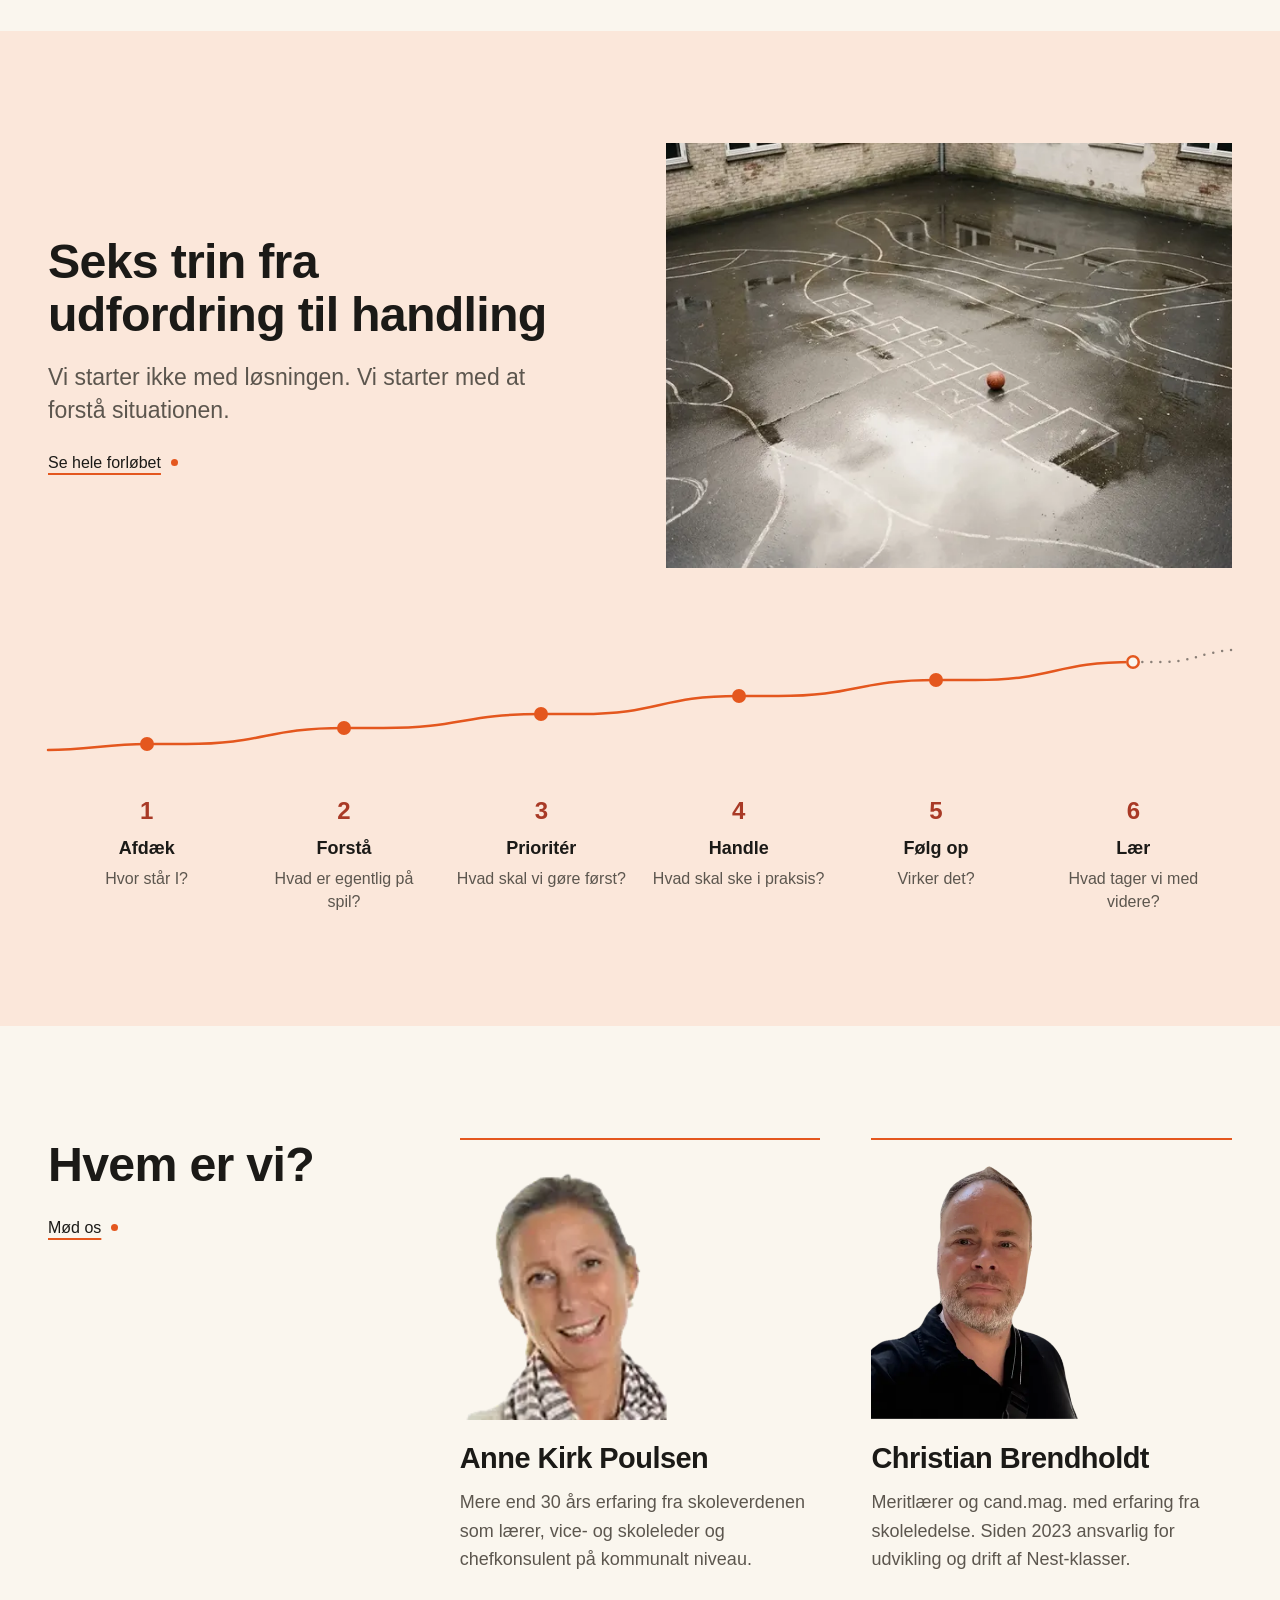
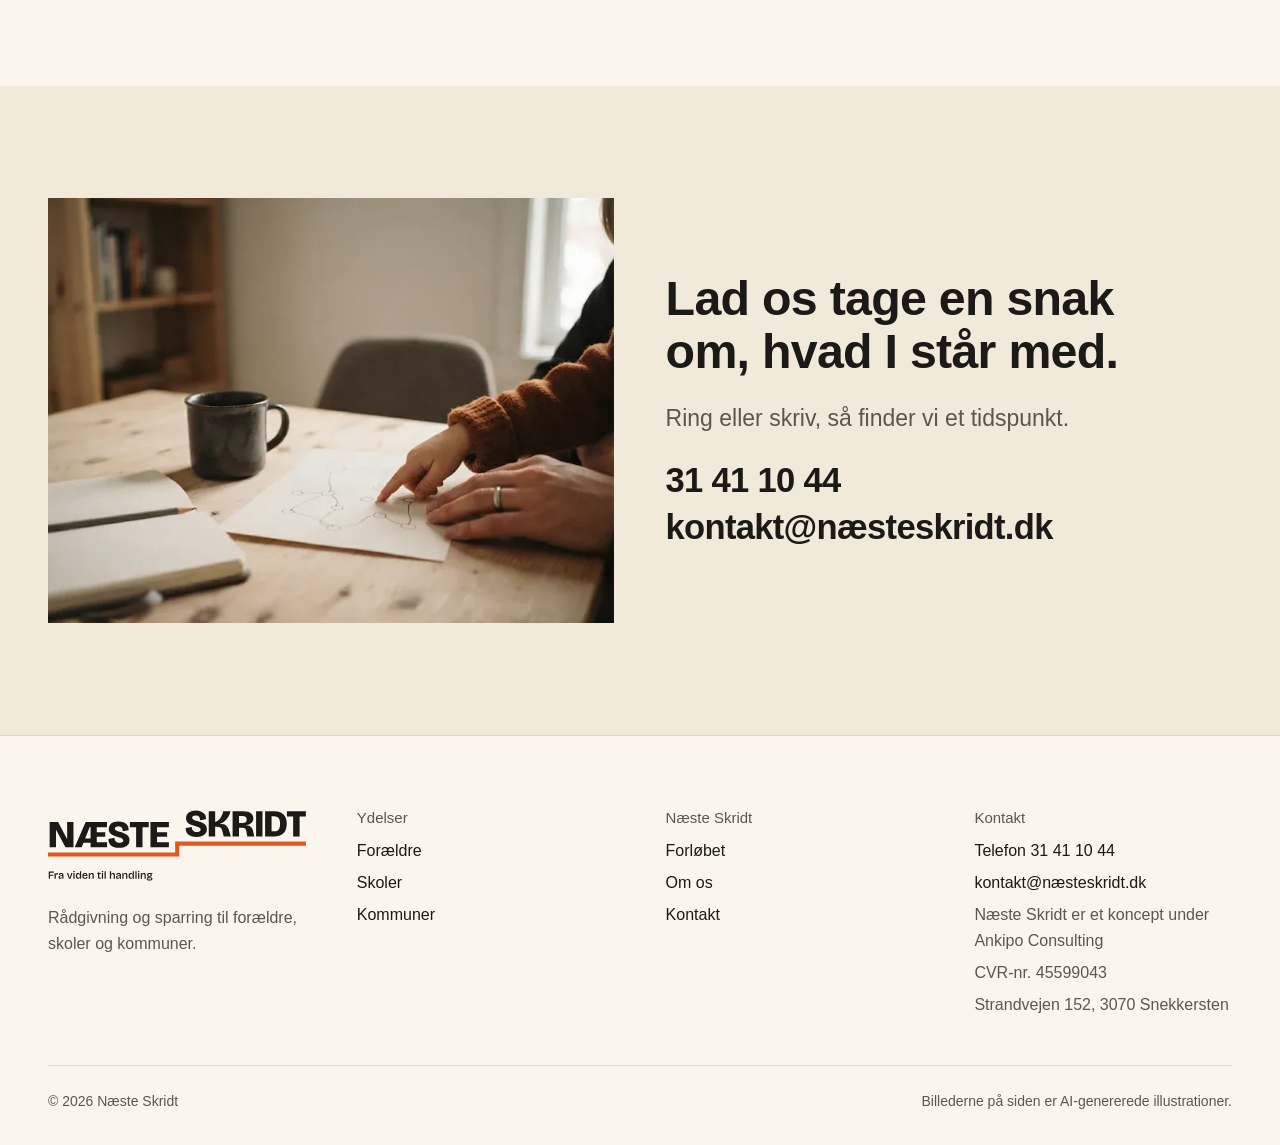
==== commit 82a9a227: "Boks om netværksforløbet på forældresiden og mindre portrætter - Ny boks under "Målgruppe" på forael" ====
--- a/index.html
+++ b/index.html
@@ -91,7 +91,7 @@
     <div class="stack"><h2 id="h-os">Hvem er vi?</h2><a class="link" href="om-os.html#moed-os">Mød os</a></div>
     <ul class="people">
       <li class="person"><img class="person__photo" src="assets/img/foto/anne-kirk-poulsen-156.webp" width="156" height="195" alt="Portræt af Anne Kirk Poulsen" loading="lazy" decoding="async"><h3 class="person__name">Anne Kirk Poulsen</h3><p class="person__fact">Mere end 30 års erfaring fra skoleverdenen som lærer, vice- og skoleleder og chefkonsulent på kommunalt niveau.</p></li>
-      <li class="person"><img class="person__photo" src="assets/img/foto/christian-brendholdt-544.webp" srcset="assets/img/foto/christian-brendholdt-400.webp 400w, assets/img/foto/christian-brendholdt-544.webp 544w" sizes="17rem" width="544" height="680" alt="Portræt af Christian Brendholdt" loading="lazy" decoding="async"><h3 class="person__name">Christian Brendholdt</h3><p class="person__fact">Meritlærer og cand.mag. med erfaring fra skoleledelse. Siden 2023 ansvarlig for udvikling og drift af Nest-klasser.</p></li>
+      <li class="person"><img class="person__photo" src="assets/img/foto/christian-brendholdt-544.webp" srcset="assets/img/foto/christian-brendholdt-400.webp 400w, assets/img/foto/christian-brendholdt-544.webp 544w" sizes="13rem" width="544" height="680" alt="Portræt af Christian Brendholdt" loading="lazy" decoding="async"><h3 class="person__name">Christian Brendholdt</h3><p class="person__fact">Meritlærer og cand.mag. med erfaring fra skoleledelse. Siden 2023 ansvarlig for udvikling og drift af Nest-klasser.</p></li>
     </ul>
   </div>
 </section>
--- a/assets/css/style.css
+++ b/assets/css/style.css
@@ -185,6 +185,10 @@
 /* ---------- Boks (fx Målgruppe) ---------- */
 .box { display: flex; flex-direction: column; gap: 1rem; padding: clamp(1.5rem, 3vw, 2.25rem); background: var(--cream-2); }
 .box h2 { font-size: 1.125rem; line-height: 1.3; letter-spacing: 0; }
+.aside-stack { display: flex; flex-direction: column; gap: 1.5rem; }
+/* Tilbudsboks (fx netværksforløbet): samme form som .box, men fersken med orange streg */
+.box--offer { gap: 1.25rem; background: var(--warm); border-top: 3px solid var(--accent); }
+.box--offer h2 { font-size: var(--t-h3); line-height: 1.25; letter-spacing: -.012em; }
 .dots { list-style: none; display: flex; flex-direction: column; gap: .6rem; font-size: var(--t-small); }
 .step__body .dots { font-size: var(--t-body); }
 .dots li { position: relative; padding-left: 1.25rem; }
@@ -261,8 +265,8 @@
 /* ---------- Mennesker ---------- */
 .people { list-style: none; display: grid; grid-template-columns: repeat(2, minmax(0, 1fr)); gap: 3rem var(--gap); }
 .person { display: flex; flex-direction: column; gap: .75rem; padding-top: 1.25rem; border-top: 2px solid var(--accent); }
-.person__photo { width: 100%; max-width: 17rem; aspect-ratio: 4 / 5; object-fit: cover; margin-bottom: .5rem; } /* kun til rigtige portrætter (D9) */
-.person__placeholder { display: flex; align-items: flex-end; width: 100%; max-width: 17rem; aspect-ratio: 4 / 5; margin-bottom: .5rem; padding: 1rem 1.15rem; background: var(--cream-2); border: 1px dashed var(--line-strong); color: var(--muted); font-size: .9375rem; }
+.person__photo { width: 100%; max-width: 13rem; aspect-ratio: 4 / 5; object-fit: cover; margin-bottom: .5rem; } /* kun til rigtige portrætter (D9) */
+.person__placeholder { display: flex; align-items: flex-end; width: 100%; max-width: 13rem; aspect-ratio: 4 / 5; margin-bottom: .5rem; padding: 1rem 1.15rem; background: var(--cream-2); border: 1px dashed var(--line-strong); color: var(--muted); font-size: .9375rem; }
 .section--alt .person__placeholder { background: var(--cream); }
 .person__name { font-size: clamp(1.5rem, 1.25rem + .7vw, 1.875rem); letter-spacing: -.018em; }
 .person__fact { color: var(--muted); }
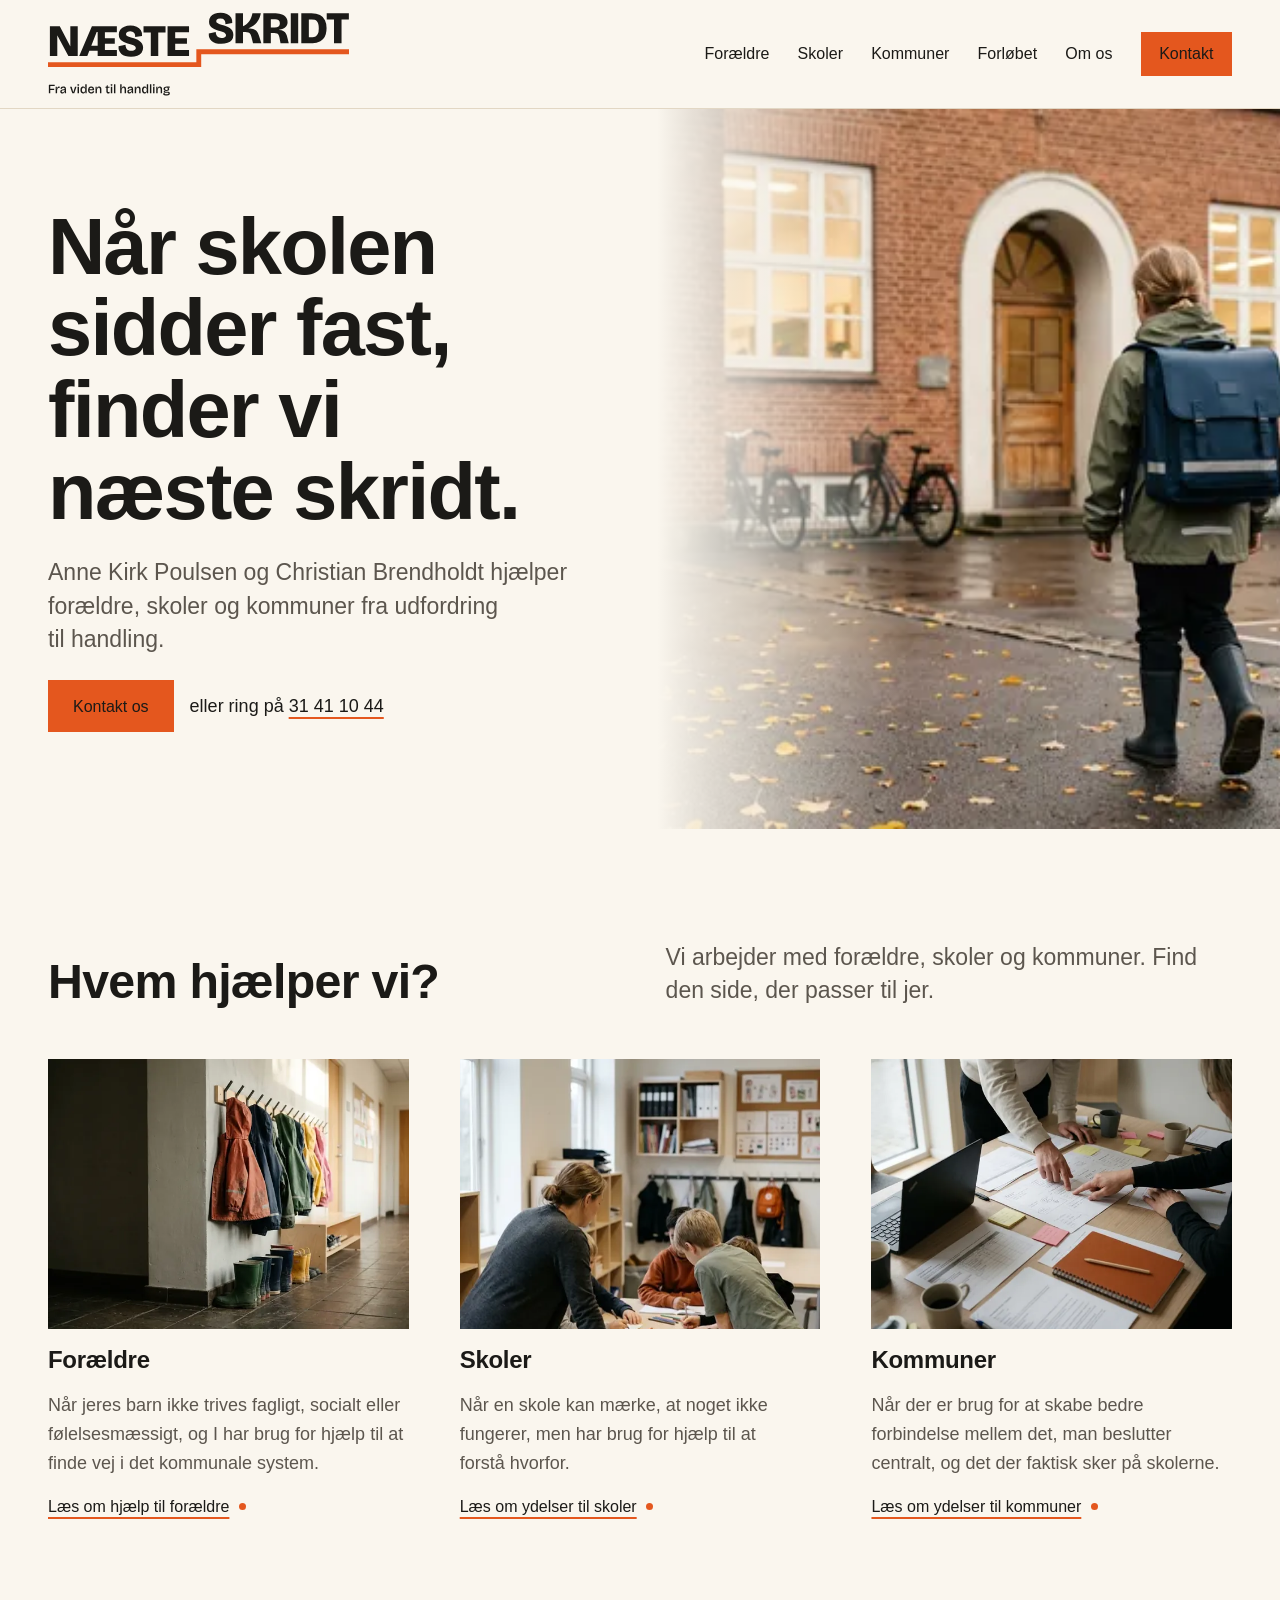
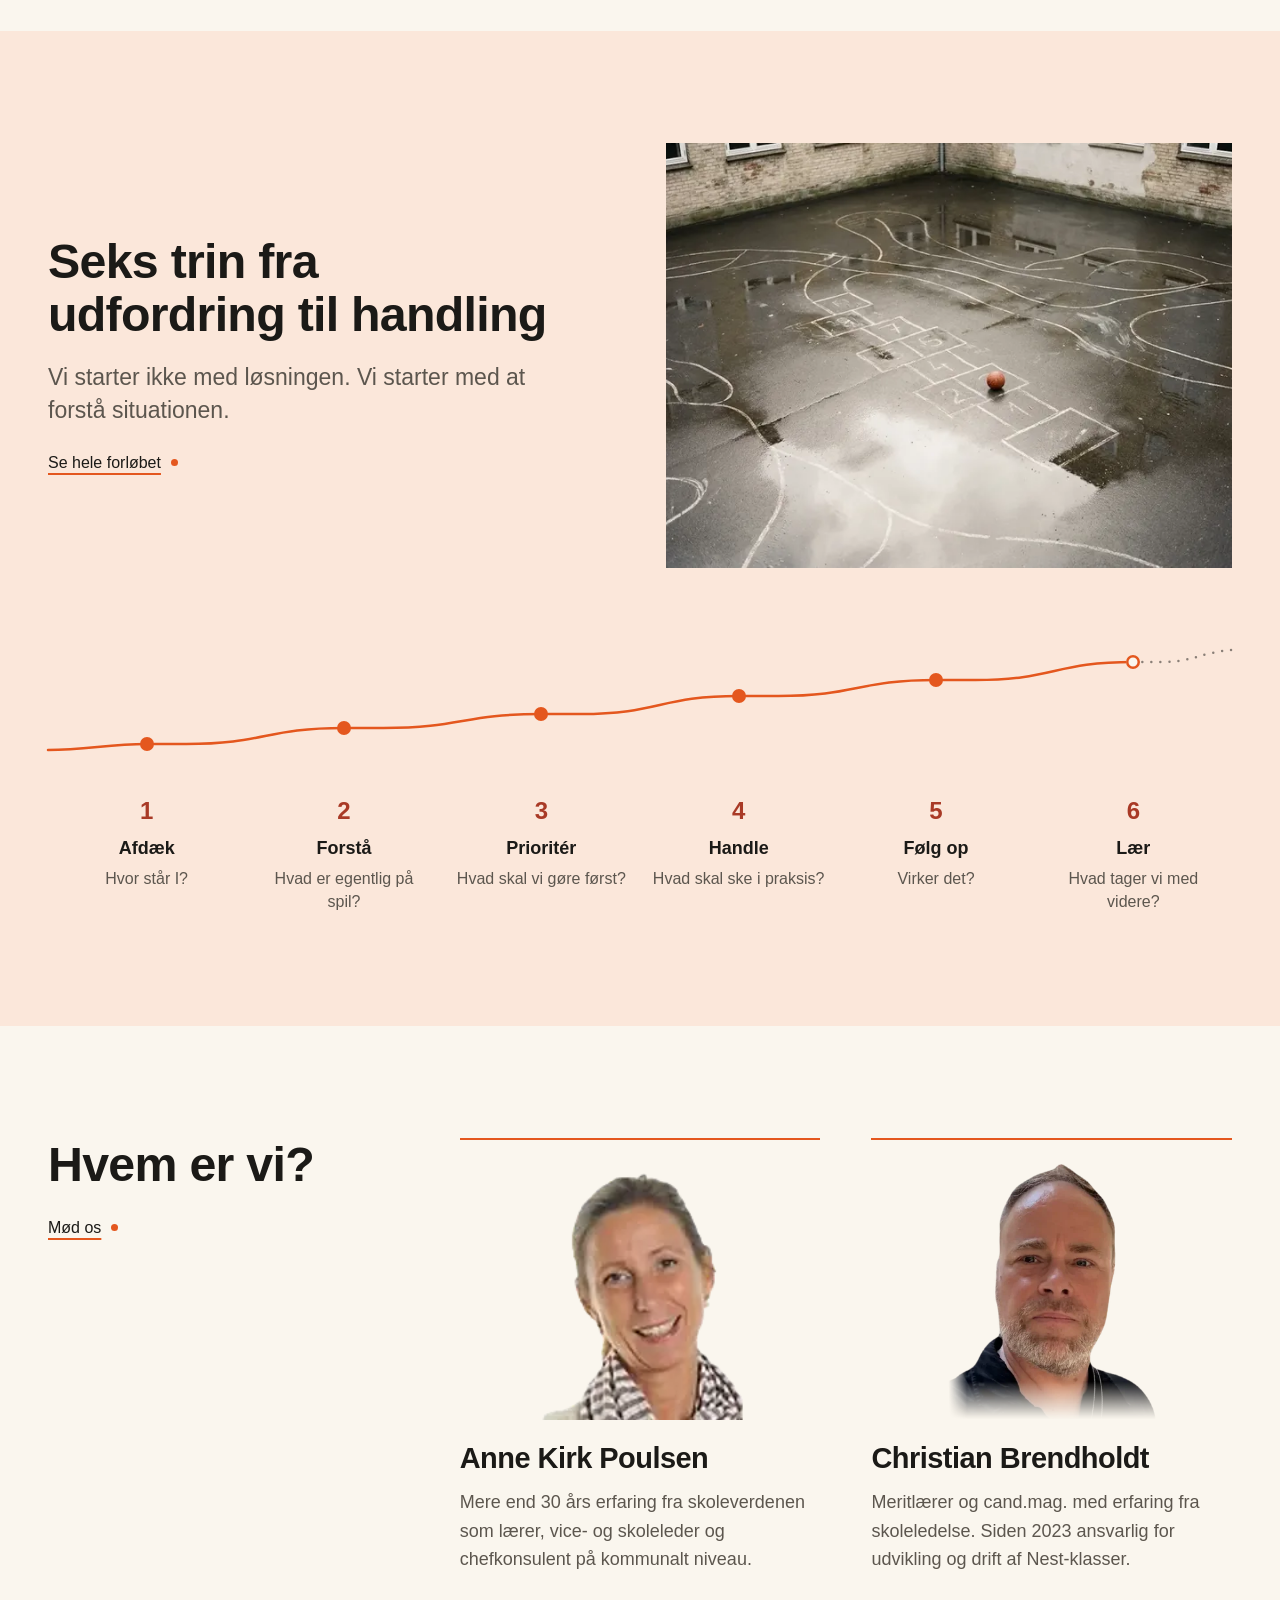
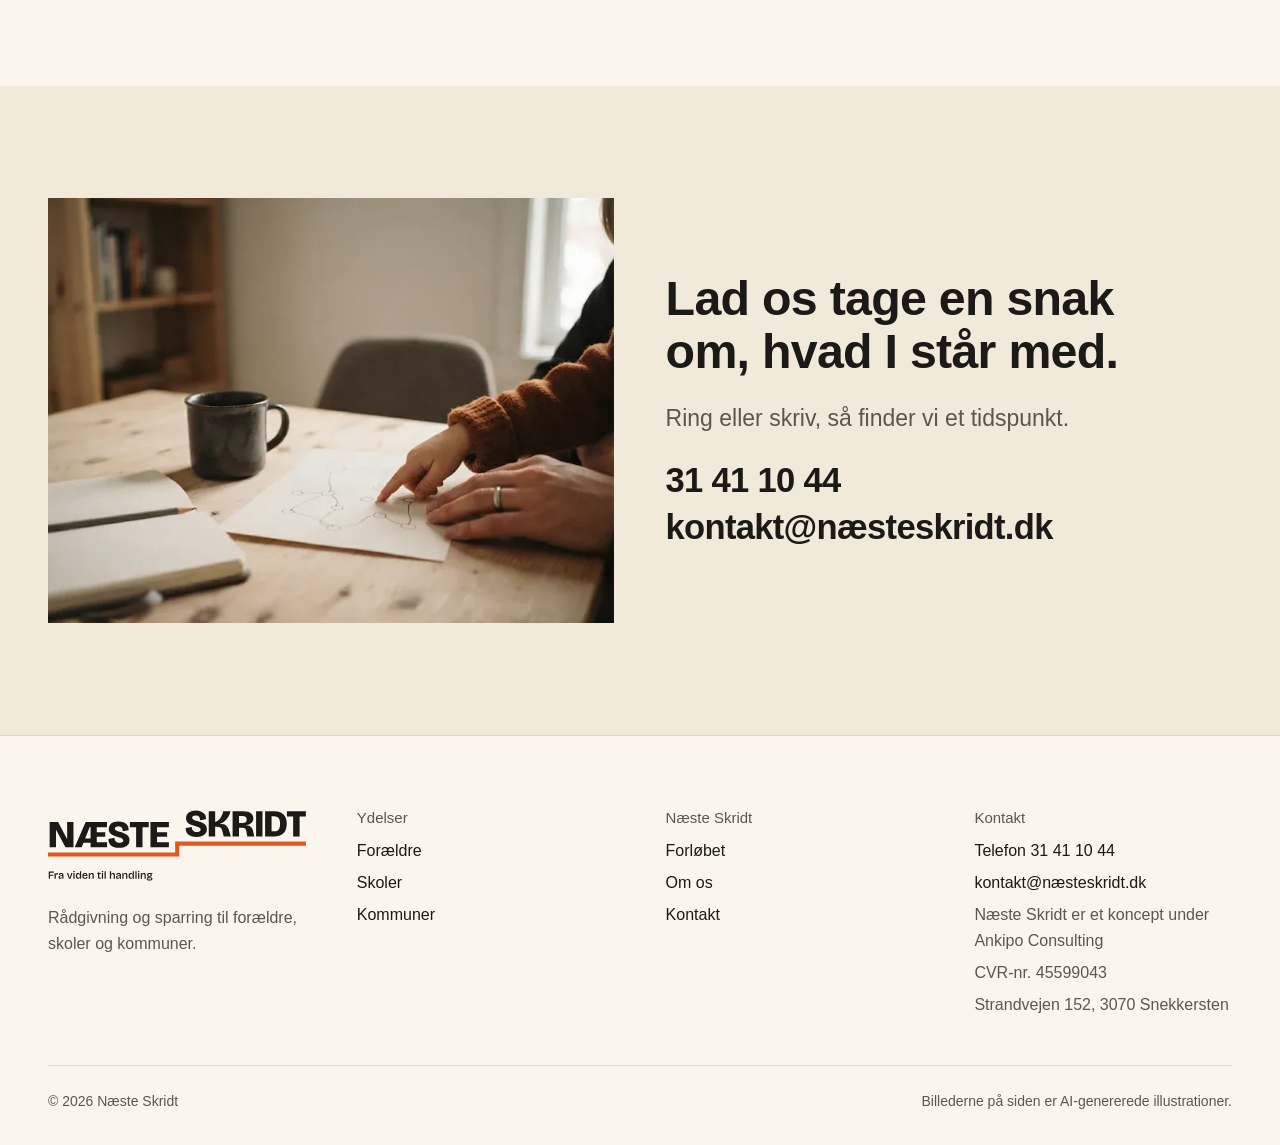
==== commit 941d6b0c: "Beskær Christians portræt ved skuldrene Billedet er beskåret lige under skuldrene med blød udtoning " ====
--- a/index.html
+++ b/index.html
@@ -91,7 +91,7 @@
     <div class="stack"><h2 id="h-os">Hvem er vi?</h2><a class="link" href="om-os.html#moed-os">Mød os</a></div>
     <ul class="people">
       <li class="person"><img class="person__photo" src="assets/img/foto/anne-kirk-poulsen-156.webp" width="156" height="195" alt="Portræt af Anne Kirk Poulsen" loading="lazy" decoding="async"><h3 class="person__name">Anne Kirk Poulsen</h3><p class="person__fact">Mere end 30 års erfaring fra skoleverdenen som lærer, vice- og skoleleder og chefkonsulent på kommunalt niveau.</p></li>
-      <li class="person"><img class="person__photo" src="assets/img/foto/christian-brendholdt-544.webp" srcset="assets/img/foto/christian-brendholdt-400.webp 400w, assets/img/foto/christian-brendholdt-544.webp 544w" sizes="13rem" width="544" height="680" alt="Portræt af Christian Brendholdt" loading="lazy" decoding="async"><h3 class="person__name">Christian Brendholdt</h3><p class="person__fact">Meritlærer og cand.mag. med erfaring fra skoleledelse. Siden 2023 ansvarlig for udvikling og drift af Nest-klasser.</p></li>
+      <li class="person"><img class="person__photo" src="assets/img/foto/christian-brendholdt-skulder-432.webp" srcset="assets/img/foto/christian-brendholdt-skulder-320.webp 320w, assets/img/foto/christian-brendholdt-skulder-432.webp 432w" sizes="13rem" width="432" height="540" alt="Portræt af Christian Brendholdt" loading="lazy" decoding="async"><h3 class="person__name">Christian Brendholdt</h3><p class="person__fact">Meritlærer og cand.mag. med erfaring fra skoleledelse. Siden 2023 ansvarlig for udvikling og drift af Nest-klasser.</p></li>
     </ul>
   </div>
 </section>
--- a/assets/css/style.css
+++ b/assets/css/style.css
@@ -265,8 +265,8 @@
 /* ---------- Mennesker ---------- */
 .people { list-style: none; display: grid; grid-template-columns: repeat(2, minmax(0, 1fr)); gap: 3rem var(--gap); }
 .person { display: flex; flex-direction: column; gap: .75rem; padding-top: 1.25rem; border-top: 2px solid var(--accent); }
-.person__photo { width: 100%; max-width: 13rem; aspect-ratio: 4 / 5; object-fit: cover; margin-bottom: .5rem; } /* kun til rigtige portrætter (D9) */
-.person__placeholder { display: flex; align-items: flex-end; width: 100%; max-width: 13rem; aspect-ratio: 4 / 5; margin-bottom: .5rem; padding: 1rem 1.15rem; background: var(--cream-2); border: 1px dashed var(--line-strong); color: var(--muted); font-size: .9375rem; }
+.person__photo { width: 100%; max-width: 13rem; margin-inline: auto; /* centreret i kolonnen */ aspect-ratio: 4 / 5; object-fit: cover; margin-bottom: .5rem; } /* kun til rigtige portrætter (D9) */
+.person__placeholder { display: flex; align-items: flex-end; width: 100%; max-width: 13rem; margin-inline: auto; aspect-ratio: 4 / 5; margin-bottom: .5rem; padding: 1rem 1.15rem; background: var(--cream-2); border: 1px dashed var(--line-strong); color: var(--muted); font-size: .9375rem; }
 .section--alt .person__placeholder { background: var(--cream); }
 .person__name { font-size: clamp(1.5rem, 1.25rem + .7vw, 1.875rem); letter-spacing: -.018em; }
 .person__fact { color: var(--muted); }
